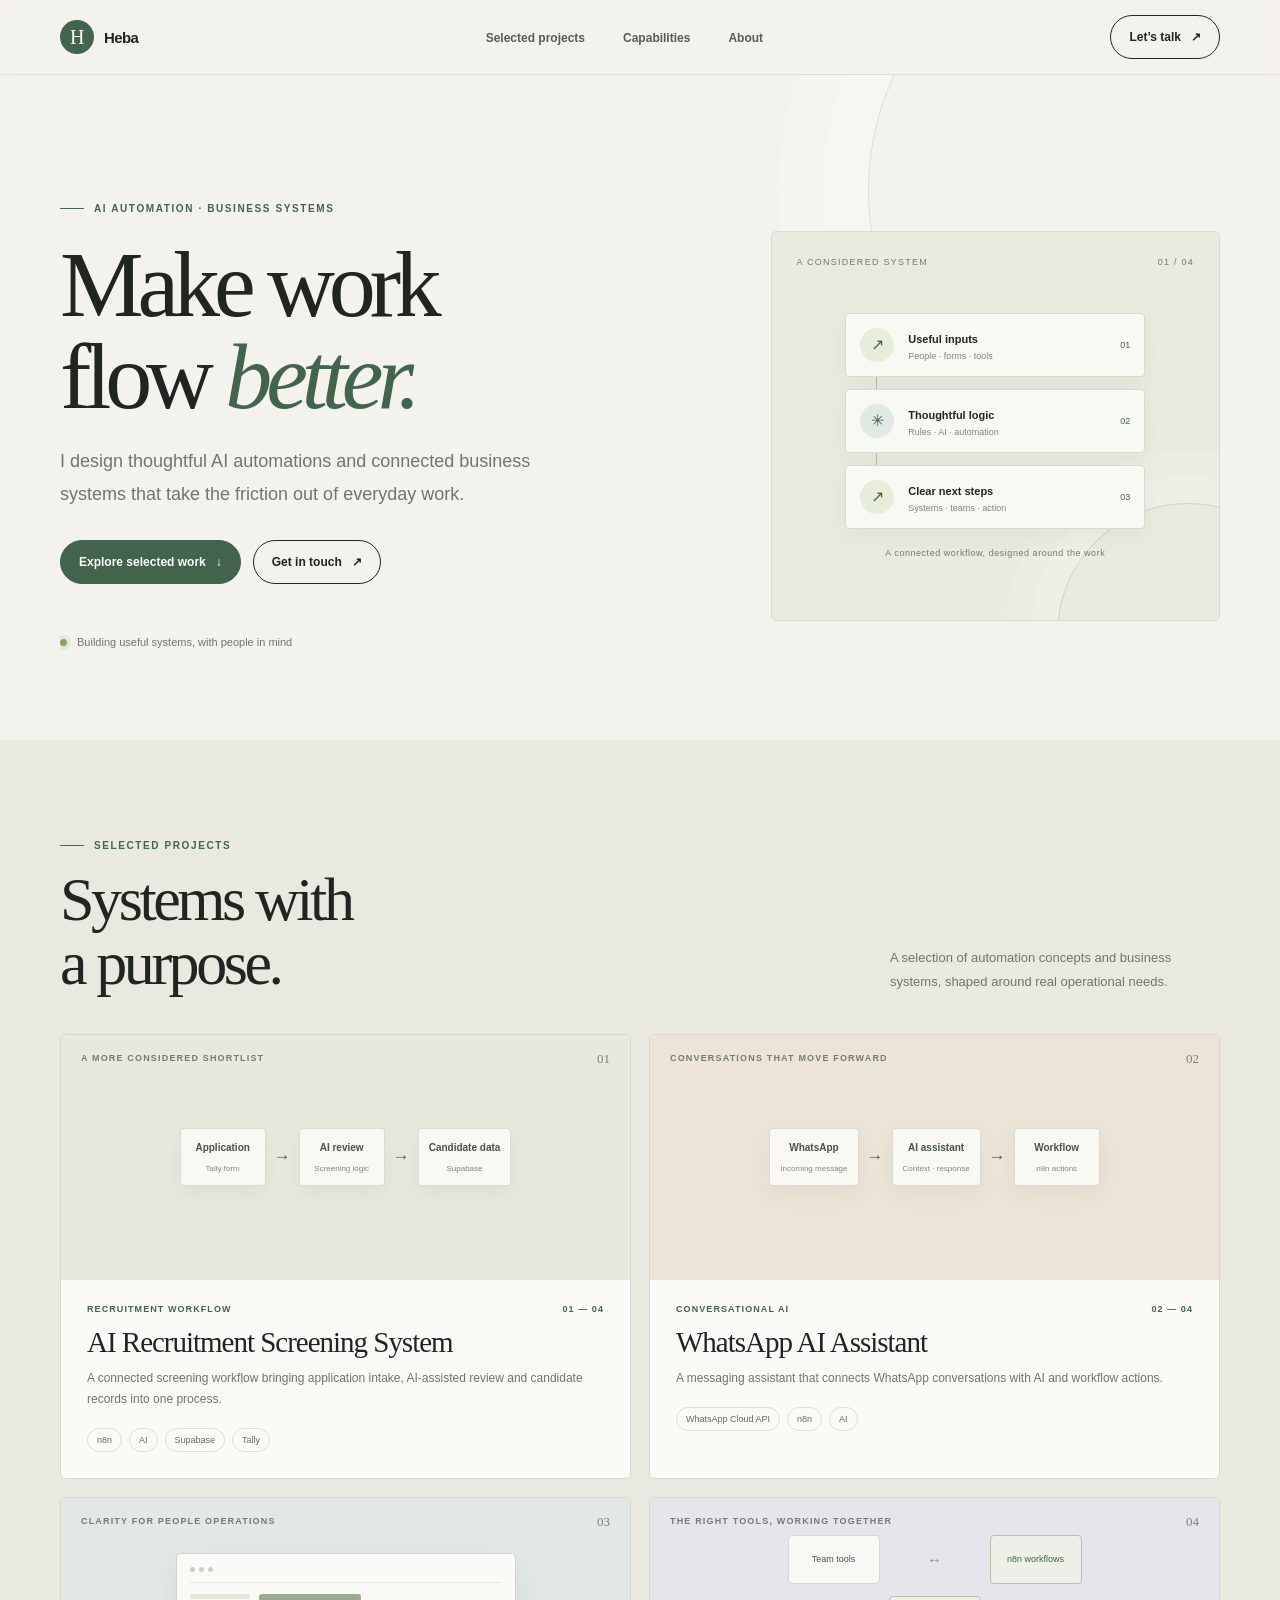
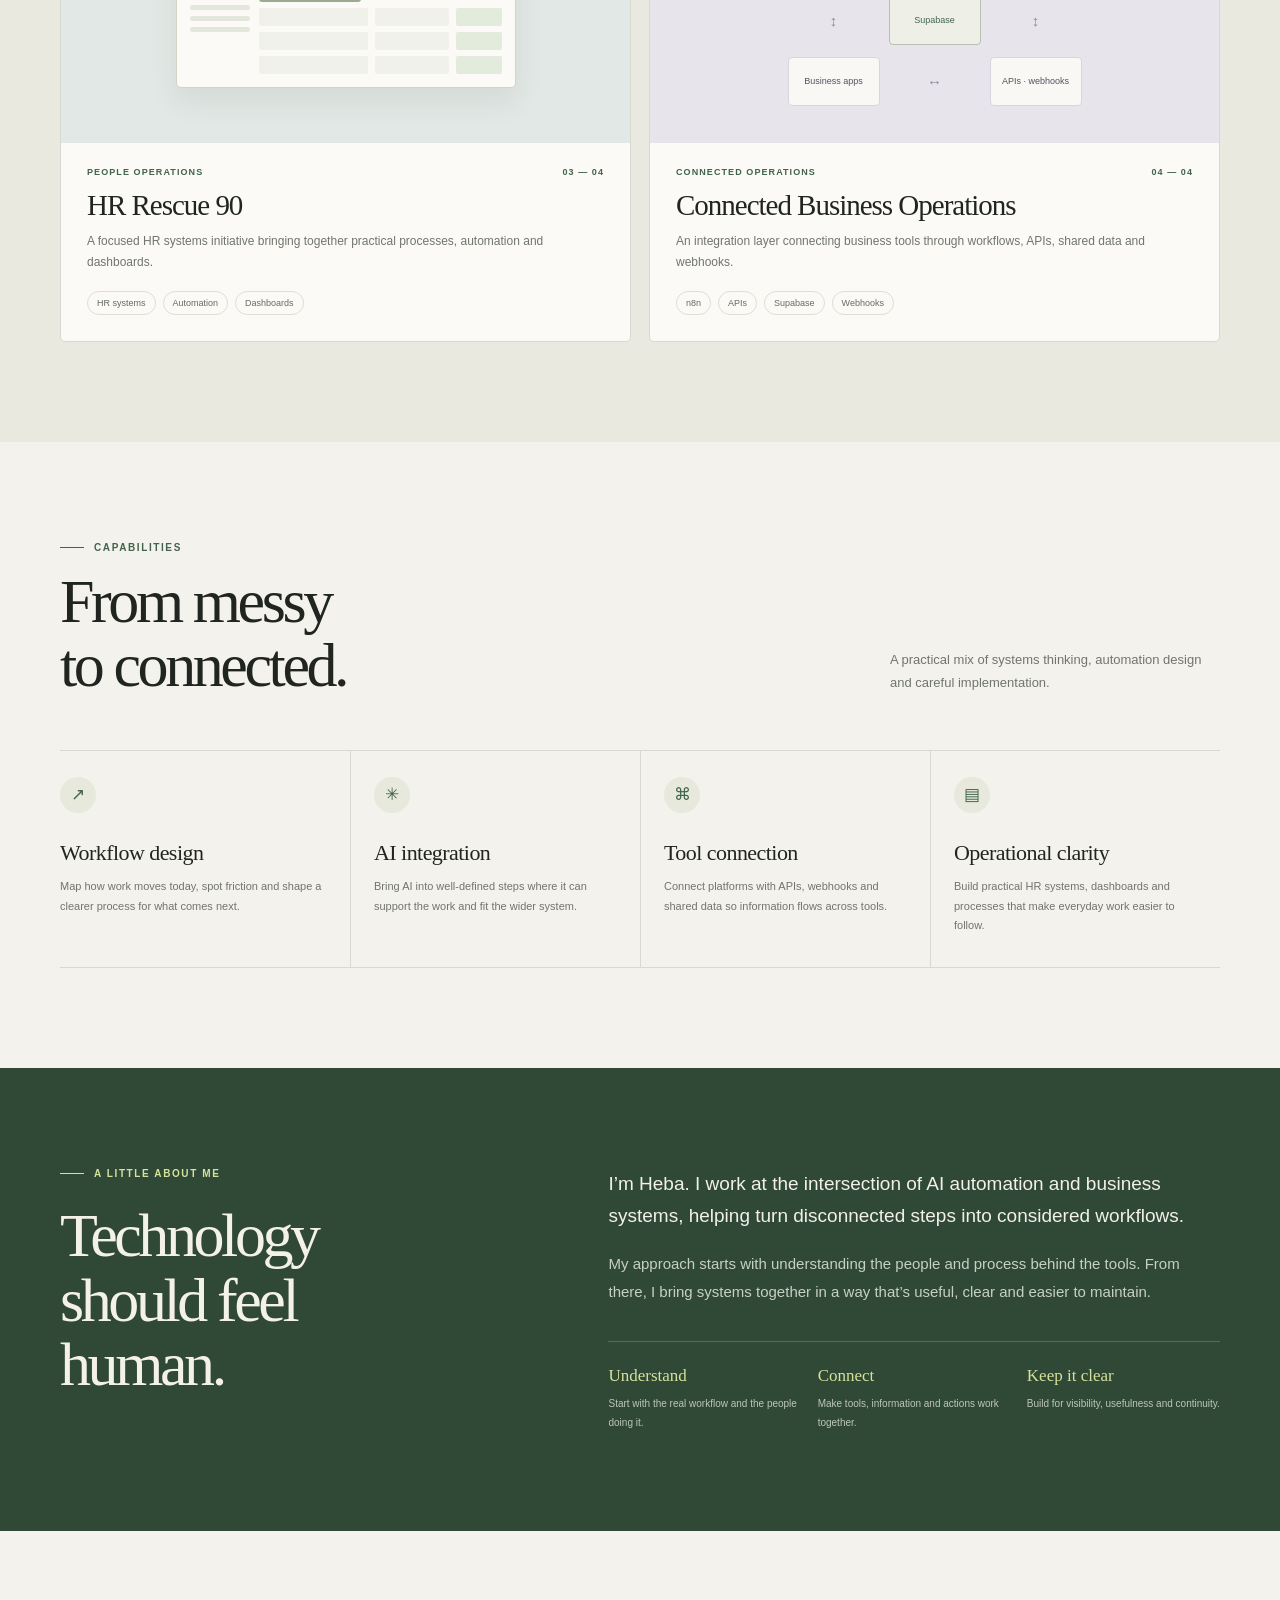
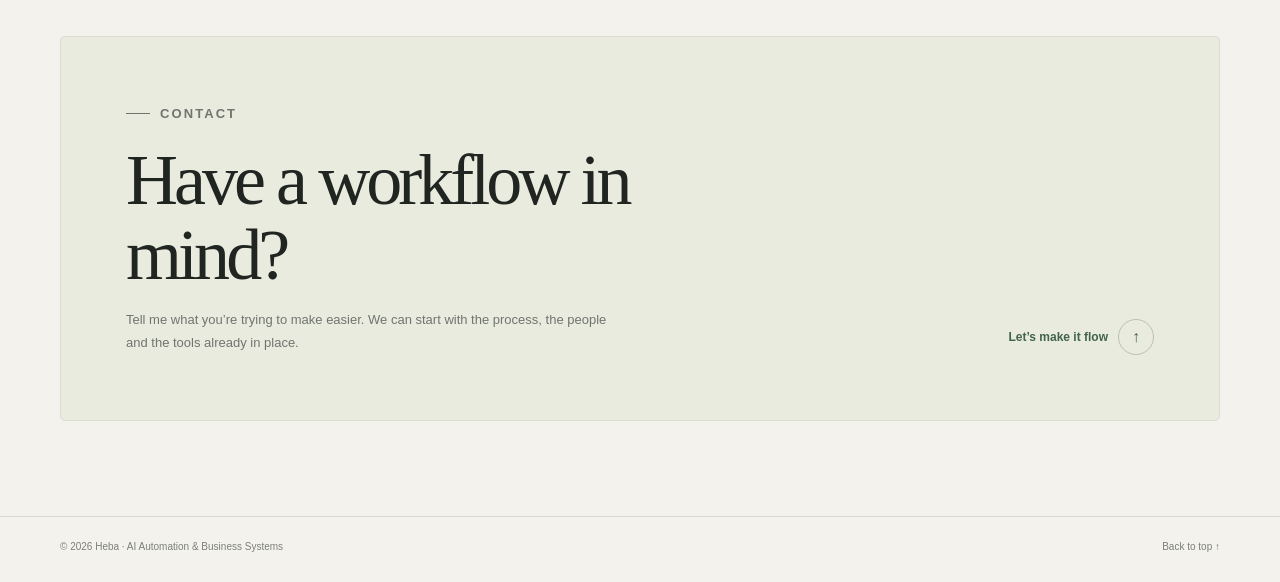
==== index.html @ 5c4ca865 "Create portfolio website" ====
<!doctype html>
<html lang="en">
<head>
<meta charset="utf-8">
<meta name="viewport" content="width=device-width, initial-scale=1">
<meta name="theme-color" content="#f4f2ec">
<meta name="description" content="Heba designs AI automation and connected business systems that make everyday work flow better.">
<meta property="og:title" content="Heba — AI Automation &amp; Business Systems">
<meta property="og:description" content="Thoughtful automation for the way your business actually works.">
<meta property="og:type" content="website">
<title>Heba — AI Automation &amp; Business Systems</title>
<style>
:root{--paper:#f4f2ec;--ink:#202521;--muted:#70756e;--line:#d9d9d0;--green:#42634c;--forest:#304937;--lime:#d5e29a;--card:#fbfaf6;--serif:Georgia,"Times New Roman",serif;--sans:"Avenir Next",Avenir,"Segoe UI",sans-serif;--max:1160px}
*{box-sizing:border-box}html{scroll-behavior:smooth;scroll-padding-top:84px}body{margin:0;background:var(--paper);color:var(--ink);font-family:var(--sans);-webkit-font-smoothing:antialiased}a{color:inherit}button{font:inherit}.wrap{width:min(var(--max),calc(100% - 56px));margin-inline:auto}
header{position:sticky;top:0;z-index:5;border-bottom:1px solid #d9d9d0c2;background:#f4f2ecee;backdrop-filter:blur(12px)}nav{min-height:74px;display:flex;align-items:center;justify-content:space-between;gap:25px}.brand{display:flex;align-items:center;gap:10px;text-decoration:none;font-size:15px;font-weight:700;letter-spacing:-.04em}.mark{display:grid;place-items:center;width:34px;height:34px;border-radius:50%;background:var(--green);color:white;font:20px var(--serif)}.nav-links{display:flex;gap:clamp(18px,3vw,38px);margin:0;padding:0;list-style:none}.nav-links a{color:#555d55;text-decoration:none;font-size:12px;font-weight:600}.nav-links a:hover{color:var(--green)}.nav-cta,.button{display:inline-flex;align-items:center;justify-content:center;gap:10px;min-height:44px;padding:0 18px;border:1px solid var(--ink);border-radius:99px;text-decoration:none;font-size:12px;font-weight:650;transition:.2s}.nav-cta:hover,.button:hover{background:var(--ink);color:white;transform:translateY(-1px)}.button-primary{border-color:var(--green);background:var(--green);color:white}.button-primary:hover{background:var(--forest)}.menu-toggle{display:none}
.hero{position:relative;overflow:hidden;padding:clamp(72px,10vw,130px) 0 92px}.hero:before{content:"";position:absolute;top:-160px;right:-200px;width:550px;height:550px;border:1px solid #dfe0d6;border-radius:50%;box-shadow:0 0 0 45px #ffffff25,0 0 0 90px #ffffff20;pointer-events:none}.hero-grid{position:relative;display:grid;grid-template-columns:1.15fr .85fr;gap:clamp(38px,8vw,108px);align-items:center}.eyebrow{display:flex;align-items:center;gap:10px;margin:0 0 24px;color:var(--green);font-size:10px;font-weight:750;letter-spacing:.16em;text-transform:uppercase}.eyebrow:before{content:"";width:24px;height:1px;background:currentColor}h1,h2,h3,p{margin-top:0}h1{max-width:680px;margin-bottom:23px;font:400 clamp(56px,7.5vw,94px)/.98 var(--serif);letter-spacing:-.065em}h1 em{color:var(--green);font-weight:400}.hero-copy{max-width:500px;margin-bottom:30px;color:var(--muted);font-size:clamp(15px,1.5vw,18px);line-height:1.8}.actions{display:flex;flex-wrap:wrap;gap:12px}.note{display:flex;align-items:center;gap:10px;margin-top:52px;color:var(--muted);font-size:11px}.dot{width:7px;height:7px;border-radius:50%;background:#87a26b;box-shadow:0 0 0 4px #e2e9d8}
.system-card{position:relative;min-height:390px;padding:25px;overflow:hidden;border:1px solid #d8dbce;border-radius:5px;background:#e9ebdf}.system-card:after{content:"";position:absolute;right:-100px;bottom:-145px;width:260px;height:260px;border:1px solid #ccd2c2;border-radius:50%;box-shadow:0 0 0 26px #ffffff20,0 0 0 52px #ffffff19}.card-top{display:flex;justify-content:space-between;color:#71786d;font-size:9px;letter-spacing:.14em;text-transform:uppercase}.flow{position:relative;z-index:1;display:flex;flex-direction:column;gap:12px;width:min(100%,300px);margin:46px auto 0}.flow-node{display:grid;grid-template-columns:36px 1fr auto;align-items:center;gap:12px;min-height:64px;padding:10px 14px;border:1px solid #d7dacd;border-radius:4px;background:#fbfaf6ed;box-shadow:0 8px 24px #2732270d}.flow-icon{display:grid;place-items:center;width:34px;height:34px;border-radius:50%;background:#e8edda;color:var(--green)}.flow-node:nth-child(2) .flow-icon{background:#f3e3d8;color:#a26048}.flow-node:nth-child(3) .flow-icon{background:#e1e9e4}.flow-node b{font-size:11px}.flow-node small{display:block;margin-top:4px;color:#81867d;font-size:9px}.flow-node .num{color:var(--green);font-size:9px}.flow-link{width:1px;height:12px;margin:-12px 0 -12px 31px;background:#aeb9a4}.caption{position:relative;z-index:1;margin:19px 0 0;color:#747a70;font-size:9px;text-align:center;letter-spacing:.06em}
.section{padding:100px 0}.projects{background:#e9e9e0}.section-head{display:flex;align-items:end;justify-content:space-between;gap:30px;margin-bottom:38px}.section-head .eyebrow{margin-bottom:16px}h2{margin-bottom:0;font:400 clamp(40px,5vw,62px)/1.04 var(--serif);letter-spacing:-.055em}.intro{max-width:330px;margin:0 0 3px;color:var(--muted);font-size:13px;line-height:1.8}.project-grid{display:grid;grid-template-columns:repeat(2,minmax(0,1fr));gap:18px}.project-card{overflow:hidden;border:1px solid #d7d9d0;border-radius:5px;background:var(--card)}.visual{position:relative;display:grid;place-items:center;min-height:245px;padding:24px;overflow:hidden;background:#e6e9dc}.project-card:nth-child(2) .visual{background:#ede4d8}.project-card:nth-child(3) .visual{background:#e2e8e5}.project-card:nth-child(4) .visual{background:#e7e5eb}.visual-label{position:absolute;top:18px;left:20px;color:#747b70;font-size:9px;font-weight:650;letter-spacing:.13em;text-transform:uppercase}.visual-no{position:absolute;top:16px;right:20px;color:#7a8076;font:13px var(--serif)}.mini-flow{width:min(100%,405px);display:flex;align-items:center;justify-content:center;gap:8px}.mini-box{display:grid;place-items:center;min-height:58px;min-width:86px;padding:9px 10px;border:1px solid #4957472e;border-radius:4px;background:#fbfaf6e8;box-shadow:0 8px 22px #3039300d;color:#495448;font-size:9px;text-align:center}.mini-box b{font-size:10px}.mini-box small{display:block;margin-top:4px;color:#81867d;font-size:8px}.symbol{color:var(--green);font-size:17px}.screen{width:min(100%,340px);padding:13px;border:1px solid #d1d5c8;border-radius:5px;background:#fbfaf6;box-shadow:0 14px 28px #313b3014}.screen-bar{display:flex;gap:4px;padding-bottom:10px;border-bottom:1px solid #e8e8df}.screen-bar i{width:5px;height:5px;border-radius:50%;background:#c8cfc0}.screen-body{display:grid;grid-template-columns:60px 1fr;gap:9px;padding-top:11px}.screen-side,.screen-main{display:flex;flex-direction:column;gap:6px}.screen-side i{height:5px;border-radius:4px;background:#e3e7dc}.screen-title{width:42%;height:8px;border-radius:3px;background:#9aab92}.screen-row{display:grid;grid-template-columns:1.2fr .8fr .5fr;gap:7px}.screen-row i{height:18px;border-radius:2px;background:#f0f1eb}.screen-row i:last-child{background:#e2ebdc}.ops-map{display:grid;grid-template-columns:repeat(3,auto);align-items:center;gap:12px 9px}.ops-node{display:grid;place-items:center;width:92px;height:49px;border:1px solid #d5d6df;border-radius:4px;background:#fbfaf6e8;color:#515362;font-size:9px;text-align:center}.ops-node.accent{border-color:#b5c0ad;background:#eef0e8;color:var(--green)}.ops-arrow{color:#898c99;font-size:15px;text-align:center}.project-info{padding:24px 26px 26px}.project-meta{display:flex;justify-content:space-between;gap:16px;margin-bottom:12px;color:var(--green);font-size:9px;font-weight:700;letter-spacing:.12em;text-transform:uppercase}.project-info h3{margin-bottom:9px;font:400 clamp(22px,2.5vw,29px) var(--serif);letter-spacing:-.035em}.project-info p{max-width:510px;margin-bottom:18px;color:var(--muted);font-size:12px;line-height:1.75}.tags{display:flex;flex-wrap:wrap;gap:7px}.tag{padding:6px 9px;border:1px solid #dedfd7;border-radius:99px;color:#656b64;font-size:9px}
.capability-grid{display:grid;grid-template-columns:repeat(4,1fr);margin-top:52px;border-block:1px solid var(--line)}.capability{padding:26px 23px 31px 0}.capability+.capability{padding-left:23px;border-left:1px solid var(--line)}.cap-icon{display:grid;place-items:center;width:36px;height:36px;margin-bottom:27px;border-radius:50%;background:#e6e9dc;color:var(--green);font:17px var(--serif)}.capability h3{margin-bottom:11px;font:400 22px var(--serif);letter-spacing:-.025em}.capability p{margin:0;color:var(--muted);font-size:11px;line-height:1.8}
.about{background:var(--forest);color:#f3f1e8}.about-grid{display:grid;grid-template-columns:.8fr 1.2fr;gap:clamp(50px,11vw,150px)}.about .eyebrow{color:var(--lime)}.about h2{max-width:400px}.about-copy p{max-width:590px;color:#c7d0c4;font-size:15px;line-height:1.9}.about-copy p:first-child{color:#f1f1e9;font-size:19px;line-height:1.65}.principles{display:grid;grid-template-columns:repeat(3,1fr);gap:16px;margin-top:34px;padding-top:24px;border-top:1px solid #ffffff2e}.principle b{display:block;margin-bottom:7px;color:var(--lime);font:17px var(--serif)}.principle span{color:#bdc7ba;font-size:10px;line-height:1.6}
.contact{padding:105px 0 95px}.contact-panel{display:grid;grid-template-columns:1fr auto;align-items:end;gap:30px;padding:clamp(30px,6vw,65px);border:1px solid #d8dbce;border-radius:5px;background:#e9ebdf}.contact-panel .eyebrow{margin-bottom:18px}.contact-panel h2{max-width:650px;margin-bottom:15px;font-size:clamp(42px,6vw,72px)}.contact-panel p{max-width:500px;margin:0;color:var(--muted);font-size:13px;line-height:1.8}.contact-link{display:inline-flex;align-items:center;gap:10px;color:var(--green);font-size:12px;font-weight:700;text-decoration:none;white-space:nowrap}.contact-link span{display:grid;place-items:center;width:36px;height:36px;border:1px solid #b9c2b1;border-radius:50%;font-size:16px}
footer{padding:24px 0 30px;border-top:1px solid var(--line)}.footer-inner{display:flex;align-items:center;justify-content:space-between;gap:20px}.footer-copy,.footer-back{color:#7b8079;font-size:10px}.footer-back{text-decoration:none}:focus-visible{outline:2px solid #bb744f;outline-offset:4px}
@media(max-width:820px){.hero-grid{grid-template-columns:1.05fr .95fr;gap:30px}.system-card{min-height:350px;padding:21px}.visual{min-height:220px}.mini-box{min-width:72px}.capability-grid{grid-template-columns:repeat(2,1fr)}.capability:nth-child(3){padding-left:0;border-left:0;border-top:1px solid var(--line)}.capability:nth-child(4){border-top:1px solid var(--line)}.about-grid{gap:45px}}
@media(max-width:620px){.mini-flow{gap:4px}.mini-box{min-width:0;flex:1;padding-inline:5px}.ops-map{width:100%;gap:8px 4px}.ops-node{width:100%;padding:4px;font-size:8px}.wrap{width:min(calc(100% - 36px),var(--max))}nav{min-height:66px}.nav-cta{display:none}.menu-toggle{display:grid;place-items:center;width:42px;height:42px;border:1px solid var(--line);border-radius:50%;background:none;color:var(--ink);cursor:pointer}.nav-links{position:absolute;inset:65px 0 auto;display:none;flex-direction:column;gap:0;padding:8px 18px 16px;border-bottom:1px solid var(--line);background:var(--paper)}.nav-links.is-open{display:flex}.nav-links a{display:block;padding:13px 0;font-size:14px}.hero{padding:66px 0 70px}.hero-grid{grid-template-columns:1fr;gap:38px}h1{font-size:clamp(55px,15vw,78px)}.note{margin-top:34px}.system-card{min-height:345px}.section{padding:75px 0}.section-head{display:block;margin-bottom:28px}.intro{margin-top:18px}.project-grid{grid-template-columns:1fr;gap:14px}.visual{min-height:225px}.project-info{padding:22px}.capability-grid{margin-top:35px}.capability{padding:22px 14px 24px 0}.capability+.capability{padding-left:14px}.capability:nth-child(3){padding-left:0}.capability h3{font-size:19px}.about-grid{grid-template-columns:1fr;gap:32px}.about-copy p:first-child{font-size:17px}.principles{gap:12px}.principle span{font-size:9px}.contact{padding:75px 0 70px}.contact-panel{grid-template-columns:1fr;gap:24px;padding:29px 23px}.contact-panel h2{font-size:clamp(42px,12vw,59px)}.footer-inner{align-items:flex-start;flex-direction:column;gap:9px}}
@media(prefers-reduced-motion:reduce){*,*::before,*::after{scroll-behavior:auto!important;transition-duration:.01ms!important;animation-duration:.01ms!important}}
</style>
</head>
<body>
<header><nav class="wrap" aria-label="Main navigation">
<a class="brand" href="#top" aria-label="Heba, back to top"><span class="mark" aria-hidden="true">H</span>Heba</a>
<button class="menu-toggle" type="button" aria-expanded="false" aria-controls="primary-links" aria-label="Open navigation">☰</button>
<ul class="nav-links" id="primary-links"><li><a href="#projects">Selected projects</a></li><li><a href="#capabilities">Capabilities</a></li><li><a href="#about">About</a></li></ul>
<a class="nav-cta" href="#contact">Let’s talk <span aria-hidden="true">↗</span></a>
</nav></header>
<main id="top">
<section class="hero wrap" aria-labelledby="hero-title"><div class="hero-grid"><div>
<p class="eyebrow">AI automation · Business systems</p><h1 id="hero-title">Make work<br>flow <em>better.</em></h1>
<p class="hero-copy">I design thoughtful AI automations and connected business systems that take the friction out of everyday work.</p>
<div class="actions"><a class="button button-primary" href="#projects">Explore selected work <span aria-hidden="true">↓</span></a><a class="button" href="#contact">Get in touch <span aria-hidden="true">↗</span></a></div>
<div class="note"><span class="dot" aria-hidden="true"></span>Building useful systems, with people in mind</div></div>
<div class="system-card" aria-label="Illustration of a connected business workflow"><div class="card-top"><span>A considered system</span><span>01 / 04</span></div>
<div class="flow" aria-hidden="true"><div class="flow-node"><span class="flow-icon">↗</span><span><b>Useful inputs</b><small>People · forms · tools</small></span><span class="num">01</span></div><div class="flow-link"></div><div class="flow-node"><span class="flow-icon">✳</span><span><b>Thoughtful logic</b><small>Rules · AI · automation</small></span><span class="num">02</span></div><div class="flow-link"></div><div class="flow-node"><span class="flow-icon">↗</span><span><b>Clear next steps</b><small>Systems · teams · action</small></span><span class="num">03</span></div></div><p class="caption">A connected workflow, designed around the work</p></div></div></section>

<section class="section projects" id="projects" aria-labelledby="projects-title"><div class="wrap">
<div class="section-head"><div><p class="eyebrow">Selected projects</p><h2 id="projects-title">Systems with<br>a purpose.</h2></div><p class="intro">A selection of automation concepts and business systems, shaped around real operational needs.</p></div>
<div class="project-grid">
<article class="project-card"><div class="visual"><span class="visual-label">A more considered shortlist</span><span class="visual-no">01</span><div class="mini-flow" aria-hidden="true"><div class="mini-box"><b>Application</b><small>Tally form</small></div><span class="symbol">→</span><div class="mini-box"><b>AI review</b><small>Screening logic</small></div><span class="symbol">→</span><div class="mini-box"><b>Candidate data</b><small>Supabase</small></div></div></div><div class="project-info"><div class="project-meta"><span>Recruitment workflow</span><span>01 — 04</span></div><h3>AI Recruitment Screening System</h3><p>A connected screening workflow bringing application intake, AI-assisted review and candidate records into one process.</p><div class="tags"><span class="tag">n8n</span><span class="tag">AI</span><span class="tag">Supabase</span><span class="tag">Tally</span></div></div></article>
<article class="project-card"><div class="visual"><span class="visual-label">Conversations that move forward</span><span class="visual-no">02</span><div class="mini-flow" aria-hidden="true"><div class="mini-box"><b>WhatsApp</b><small>Incoming message</small></div><span class="symbol">→</span><div class="mini-box"><b>AI assistant</b><small>Context · response</small></div><span class="symbol">→</span><div class="mini-box"><b>Workflow</b><small>n8n actions</small></div></div></div><div class="project-info"><div class="project-meta"><span>Conversational AI</span><span>02 — 04</span></div><h3>WhatsApp AI Assistant</h3><p>A messaging assistant that connects WhatsApp conversations with AI and workflow actions.</p><div class="tags"><span class="tag">WhatsApp Cloud API</span><span class="tag">n8n</span><span class="tag">AI</span></div></div></article>
<article class="project-card"><div class="visual"><span class="visual-label">Clarity for people operations</span><span class="visual-no">03</span><div class="screen" aria-hidden="true"><div class="screen-bar"><i></i><i></i><i></i></div><div class="screen-body"><div class="screen-side"><i></i><i></i><i></i><i></i></div><div class="screen-main"><div class="screen-title"></div><div class="screen-row"><i></i><i></i><i></i></div><div class="screen-row"><i></i><i></i><i></i></div><div class="screen-row"><i></i><i></i><i></i></div></div></div></div></div><div class="project-info"><div class="project-meta"><span>People operations</span><span>03 — 04</span></div><h3>HR Rescue 90</h3><p>A focused HR systems initiative bringing together practical processes, automation and dashboards.</p><div class="tags"><span class="tag">HR systems</span><span class="tag">Automation</span><span class="tag">Dashboards</span></div></div></article>
<article class="project-card"><div class="visual"><span class="visual-label">The right tools, working together</span><span class="visual-no">04</span><div class="ops-map" aria-hidden="true"><div class="ops-node">Team tools</div><div class="ops-arrow">↔</div><div class="ops-node accent">n8n workflows</div><div class="ops-arrow">↕</div><div class="ops-node accent">Supabase</div><div class="ops-arrow">↕</div><div class="ops-node">Business apps</div><div class="ops-arrow">↔</div><div class="ops-node">APIs · webhooks</div></div></div><div class="project-info"><div class="project-meta"><span>Connected operations</span><span>04 — 04</span></div><h3>Connected Business Operations</h3><p>An integration layer connecting business tools through workflows, APIs, shared data and webhooks.</p><div class="tags"><span class="tag">n8n</span><span class="tag">APIs</span><span class="tag">Supabase</span><span class="tag">Webhooks</span></div></div></article>
</div></div></section>

<section class="section wrap" id="capabilities" aria-labelledby="capabilities-title"><div class="section-head"><div><p class="eyebrow">Capabilities</p><h2 id="capabilities-title">From messy<br>to connected.</h2></div><p class="intro">A practical mix of systems thinking, automation design and careful implementation.</p></div>
<div class="capability-grid"><article class="capability"><span class="cap-icon" aria-hidden="true">↗</span><h3>Workflow design</h3><p>Map how work moves today, spot friction and shape a clearer process for what comes next.</p></article><article class="capability"><span class="cap-icon" aria-hidden="true">✳</span><h3>AI integration</h3><p>Bring AI into well-defined steps where it can support the work and fit the wider system.</p></article><article class="capability"><span class="cap-icon" aria-hidden="true">⌘</span><h3>Tool connection</h3><p>Connect platforms with APIs, webhooks and shared data so information flows across tools.</p></article><article class="capability"><span class="cap-icon" aria-hidden="true">▤</span><h3>Operational clarity</h3><p>Build practical HR systems, dashboards and processes that make everyday work easier to follow.</p></article></div></section>

<section class="section about" id="about" aria-labelledby="about-title"><div class="wrap about-grid"><div><p class="eyebrow">A little about me</p><h2 id="about-title">Technology should feel human.</h2></div><div class="about-copy"><p>I’m Heba. I work at the intersection of AI automation and business systems, helping turn disconnected steps into considered workflows.</p><p>My approach starts with understanding the people and process behind the tools. From there, I bring systems together in a way that’s useful, clear and easier to maintain.</p><div class="principles"><div class="principle"><b>Understand</b><span>Start with the real workflow and the people doing it.</span></div><div class="principle"><b>Connect</b><span>Make tools, information and actions work together.</span></div><div class="principle"><b>Keep it clear</b><span>Build for visibility, usefulness and continuity.</span></div></div></div></div></section>

<section class="contact wrap" id="contact" aria-labelledby="contact-title"><div class="contact-panel"><div><p class="eyebrow">Contact</p><h2 id="contact-title">Have a workflow in mind?</h2><p>Tell me what you’re trying to make easier. We can start with the process, the people and the tools already in place.</p></div><a class="contact-link" href="#top" aria-label="Return to the top of the page">Let’s make it flow <span aria-hidden="true">↑</span></a></div></section>
</main>
<footer><div class="wrap footer-inner"><span class="footer-copy">© <span id="year">2026</span> Heba · AI Automation &amp; Business Systems</span><a class="footer-back" href="#top">Back to top ↑</a></div></footer>
<script>
(()=>{const toggle=document.querySelector('.menu-toggle');const links=document.querySelector('.nav-links');const close=()=>{toggle.setAttribute('aria-expanded','false');toggle.setAttribute('aria-label','Open navigation');links.classList.remove('is-open')};toggle.addEventListener('click',()=>{const open=toggle.getAttribute('aria-expanded')!=='true';toggle.setAttribute('aria-expanded',String(open));toggle.setAttribute('aria-label',open?'Close navigation':'Open navigation');links.classList.toggle('is-open',open)});links.addEventListener('click',e=>{if(e.target.closest('a'))close()});document.querySelector('#year').textContent=new Date().getFullYear()})();
</script>
</body></html>
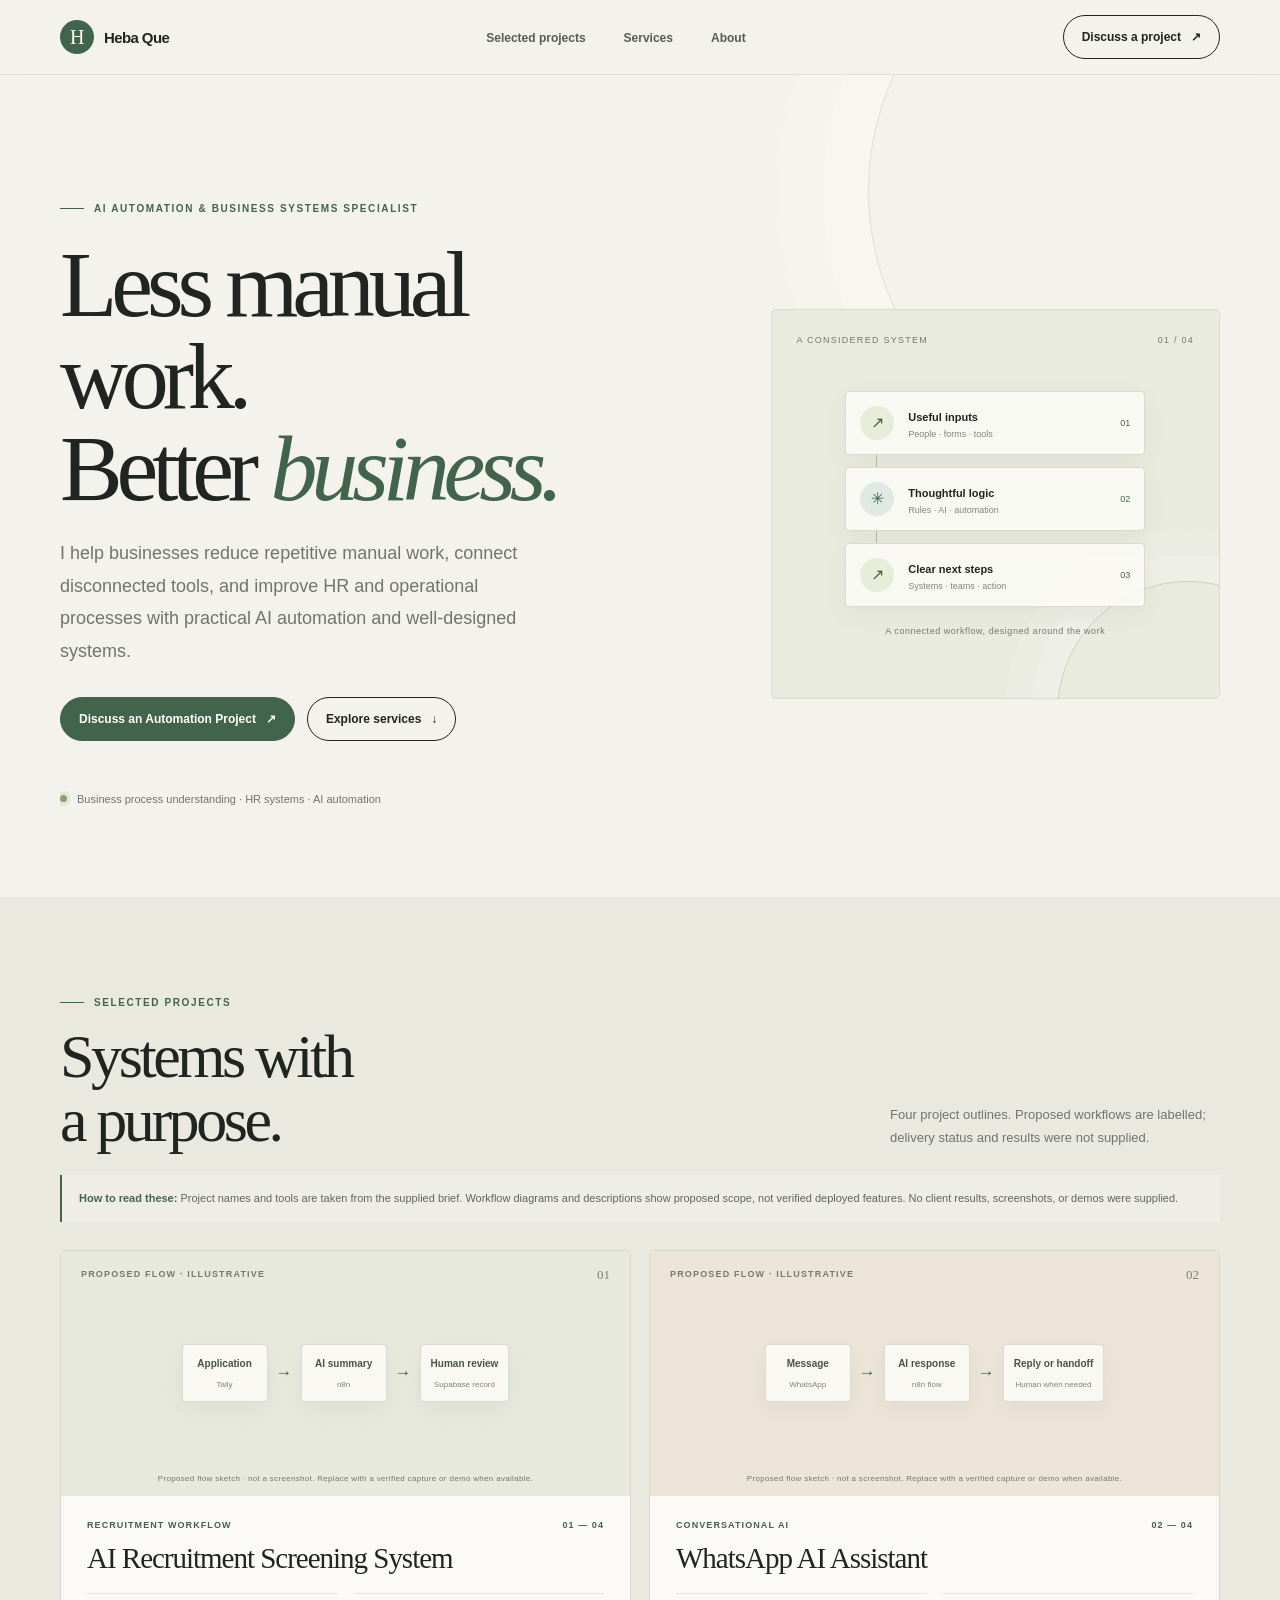
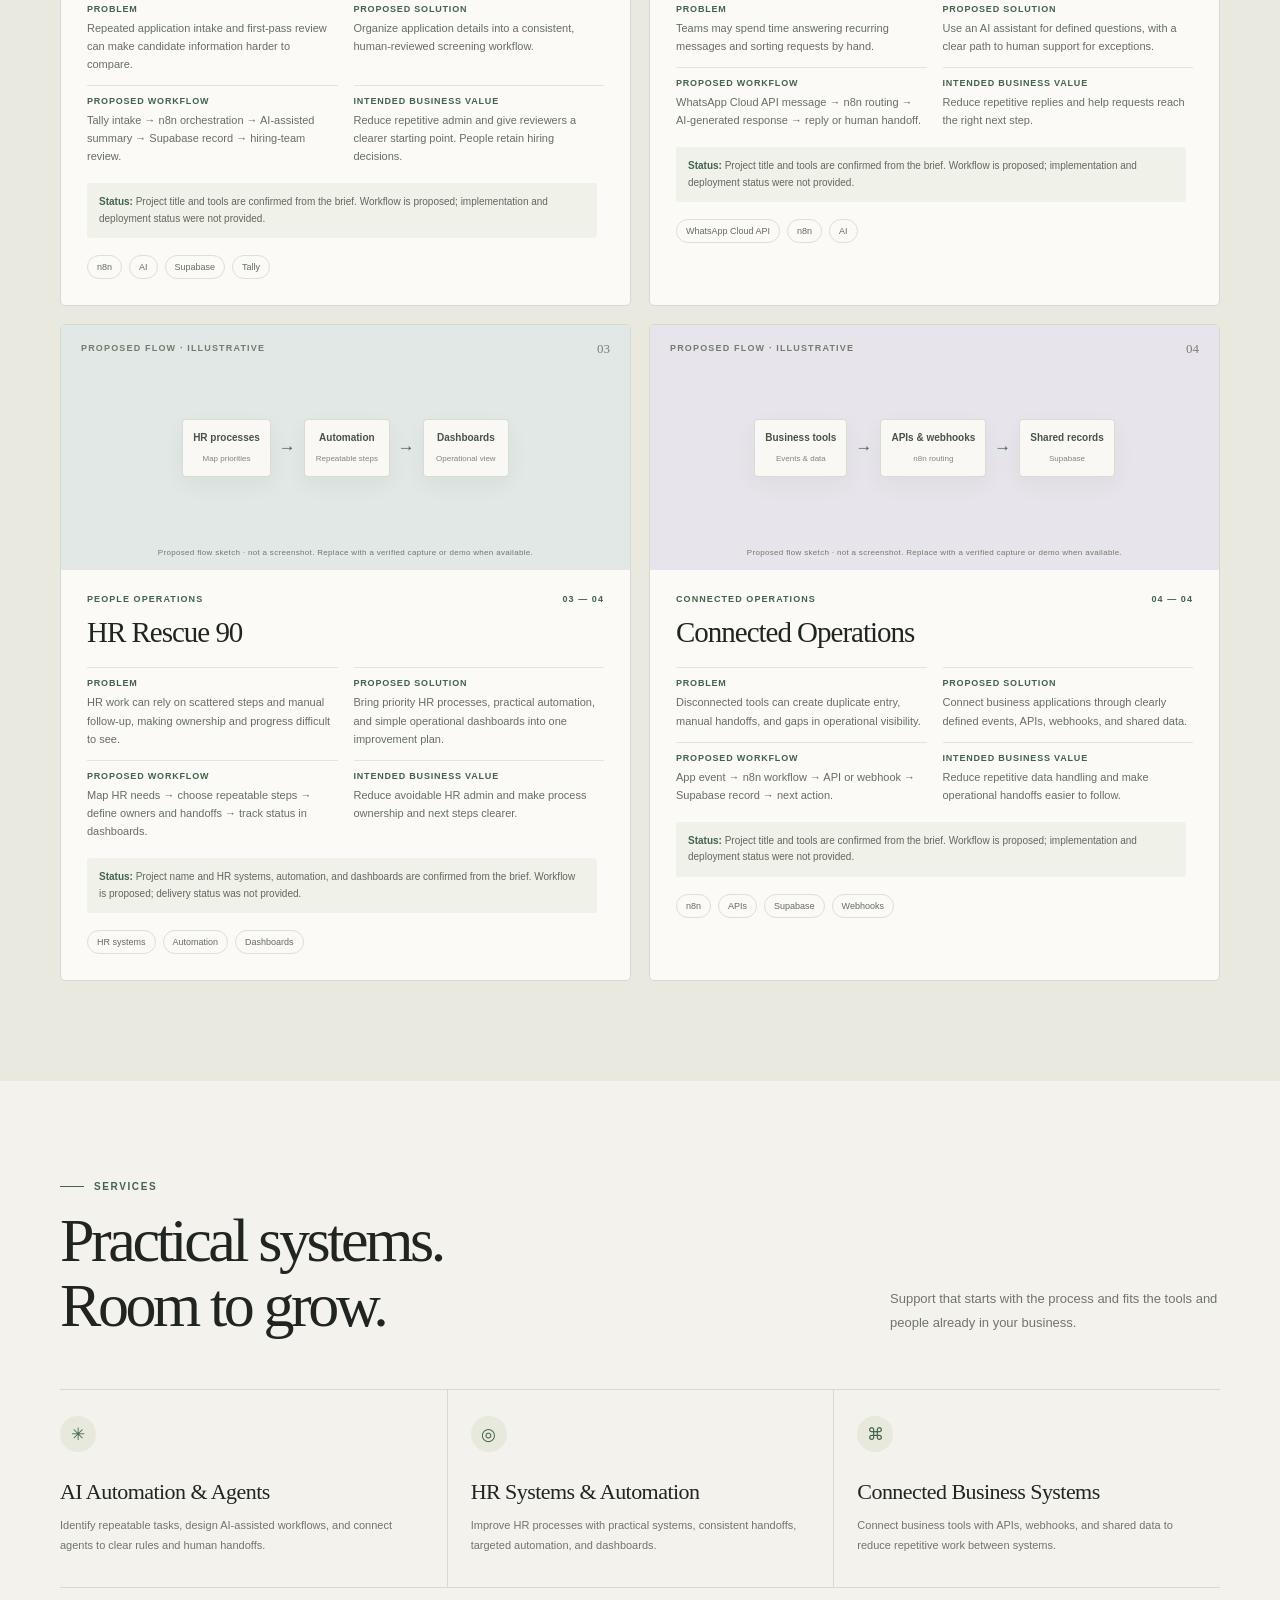
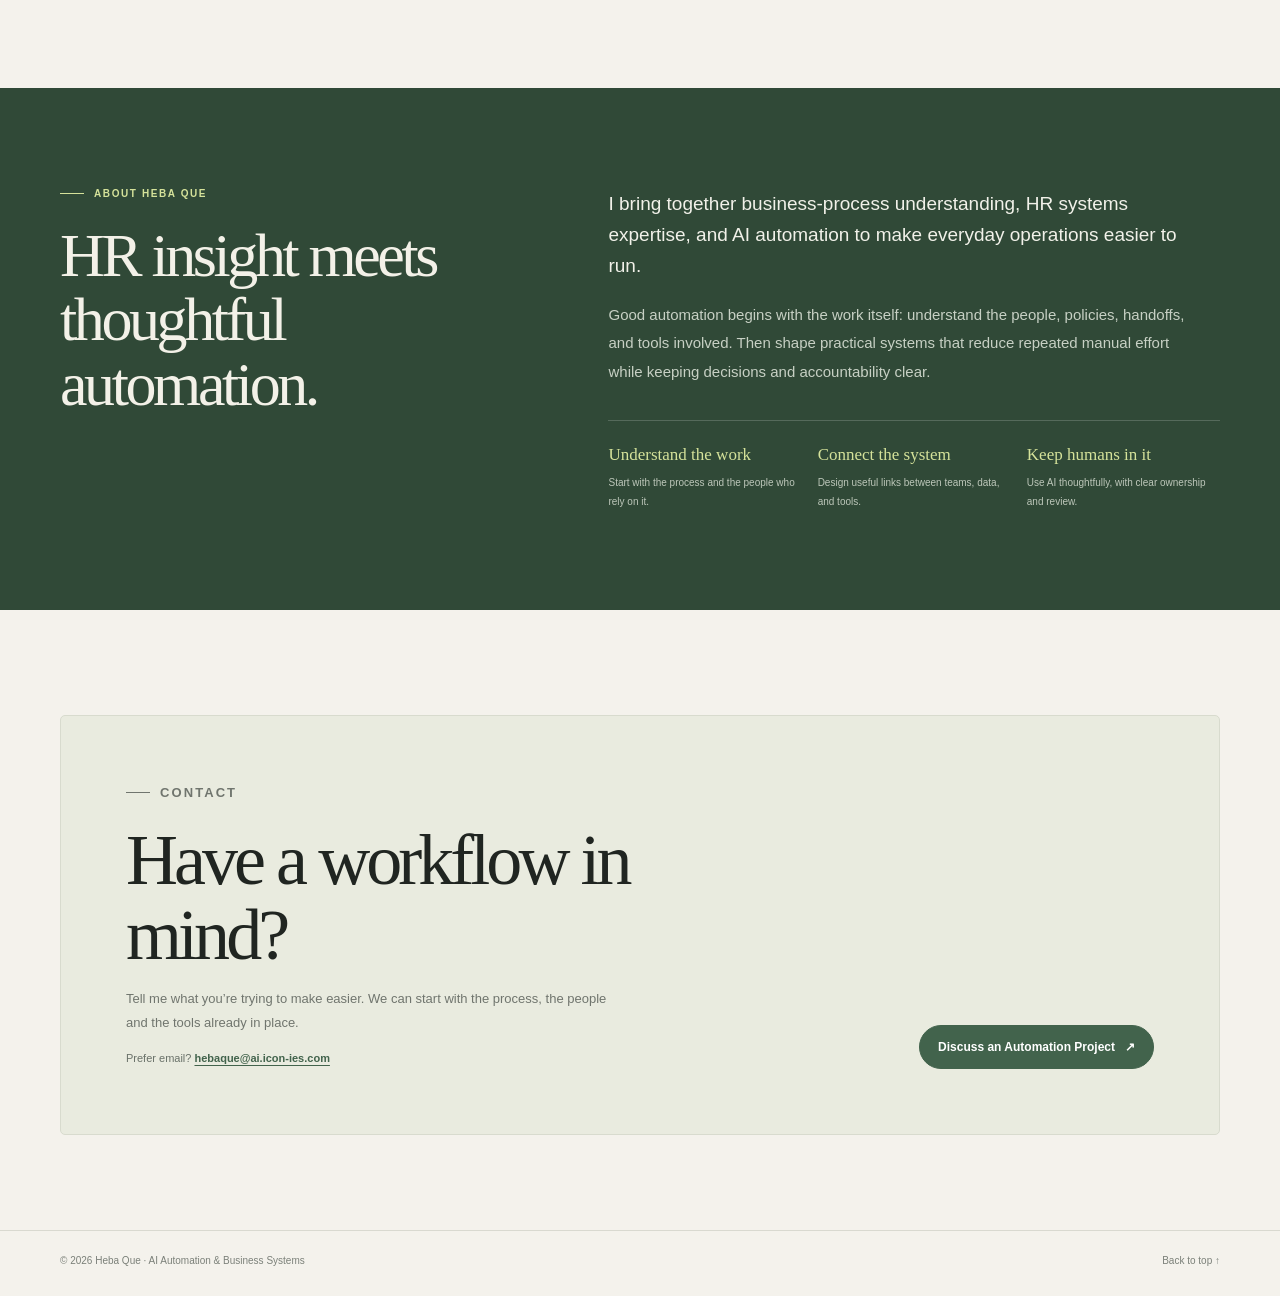
==== commit 109812a8: "Improve portfolio positioning and project details" ====
--- a/index.html
+++ b/index.html
@@ -4,60 +4,138 @@
 <meta charset="utf-8">
 <meta name="viewport" content="width=device-width, initial-scale=1">
 <meta name="theme-color" content="#f4f2ec">
-<meta name="description" content="Heba designs AI automation and connected business systems that make everyday work flow better.">
-<meta property="og:title" content="Heba — AI Automation &amp; Business Systems">
-<meta property="og:description" content="Thoughtful automation for the way your business actually works.">
+<meta name="description" content="Heba Que helps businesses reduce repetitive manual work, connect tools, and improve HR and operational processes with AI automation.">
+<meta property="og:title" content="Heba Que — AI Automation &amp; Business Systems Specialist">
+<meta property="og:description" content="Reduce manual work, connect tools, and improve HR and operations with thoughtful AI automation.">
 <meta property="og:type" content="website">
-<title>Heba — AI Automation &amp; Business Systems</title>
+<title>Heba Que — AI Automation &amp; Business Systems Specialist</title>
 <style>
+ .skip-link{position:fixed;top:8px;left:8px;z-index:20;padding:12px 16px;transform:translateY(-150%);border-radius:4px;background:var(--ink);color:#fff;font-size:13px;text-decoration:none}.skip-link:focus{transform:translateY(0)}
+.project-truth{margin:-16px 0 28px;padding:14px 17px;border-left:2px solid var(--green);background:#f4f2ec8c;color:#5e655d;font-size:11px;line-height:1.7}.project-truth strong{color:var(--green)}
+.project-details{display:grid;grid-template-columns:repeat(2,minmax(0,1fr));gap:12px 16px;margin:18px 0}.project-details div{padding-top:10px;border-top:1px solid #e4e4db}.project-details dt{margin-bottom:5px;color:var(--green);font-size:9px;font-weight:750;letter-spacing:.09em;text-transform:uppercase}.project-details dd{margin:0;color:#676e66;font-size:11px;line-height:1.65}
+.evidence-note{margin:15px 0 17px!important;padding:11px 12px;border-radius:3px;background:#f0f1e9;color:#61685f!important;font-size:10px!important;line-height:1.65!important}.evidence-note strong{color:var(--green)}
+.visual-caption{position:absolute;bottom:13px;left:12px;right:12px;color:#71786d;font-size:8px;text-align:center;letter-spacing:.04em}
+
 :root{--paper:#f4f2ec;--ink:#202521;--muted:#70756e;--line:#d9d9d0;--green:#42634c;--forest:#304937;--lime:#d5e29a;--card:#fbfaf6;--serif:Georgia,"Times New Roman",serif;--sans:"Avenir Next",Avenir,"Segoe UI",sans-serif;--max:1160px}
 *{box-sizing:border-box}html{scroll-behavior:smooth;scroll-padding-top:84px}body{margin:0;background:var(--paper);color:var(--ink);font-family:var(--sans);-webkit-font-smoothing:antialiased}a{color:inherit}button{font:inherit}.wrap{width:min(var(--max),calc(100% - 56px));margin-inline:auto}
 header{position:sticky;top:0;z-index:5;border-bottom:1px solid #d9d9d0c2;background:#f4f2ecee;backdrop-filter:blur(12px)}nav{min-height:74px;display:flex;align-items:center;justify-content:space-between;gap:25px}.brand{display:flex;align-items:center;gap:10px;text-decoration:none;font-size:15px;font-weight:700;letter-spacing:-.04em}.mark{display:grid;place-items:center;width:34px;height:34px;border-radius:50%;background:var(--green);color:white;font:20px var(--serif)}.nav-links{display:flex;gap:clamp(18px,3vw,38px);margin:0;padding:0;list-style:none}.nav-links a{color:#555d55;text-decoration:none;font-size:12px;font-weight:600}.nav-links a:hover{color:var(--green)}.nav-cta,.button{display:inline-flex;align-items:center;justify-content:center;gap:10px;min-height:44px;padding:0 18px;border:1px solid var(--ink);border-radius:99px;text-decoration:none;font-size:12px;font-weight:650;transition:.2s}.nav-cta:hover,.button:hover{background:var(--ink);color:white;transform:translateY(-1px)}.button-primary{border-color:var(--green);background:var(--green);color:white}.button-primary:hover{background:var(--forest)}.menu-toggle{display:none}
 .hero{position:relative;overflow:hidden;padding:clamp(72px,10vw,130px) 0 92px}.hero:before{content:"";position:absolute;top:-160px;right:-200px;width:550px;height:550px;border:1px solid #dfe0d6;border-radius:50%;box-shadow:0 0 0 45px #ffffff25,0 0 0 90px #ffffff20;pointer-events:none}.hero-grid{position:relative;display:grid;grid-template-columns:1.15fr .85fr;gap:clamp(38px,8vw,108px);align-items:center}.eyebrow{display:flex;align-items:center;gap:10px;margin:0 0 24px;color:var(--green);font-size:10px;font-weight:750;letter-spacing:.16em;text-transform:uppercase}.eyebrow:before{content:"";width:24px;height:1px;background:currentColor}h1,h2,h3,p{margin-top:0}h1{max-width:680px;margin-bottom:23px;font:400 clamp(56px,7.5vw,94px)/.98 var(--serif);letter-spacing:-.065em}h1 em{color:var(--green);font-weight:400}.hero-copy{max-width:500px;margin-bottom:30px;color:var(--muted);font-size:clamp(15px,1.5vw,18px);line-height:1.8}.actions{display:flex;flex-wrap:wrap;gap:12px}.note{display:flex;align-items:center;gap:10px;margin-top:52px;color:var(--muted);font-size:11px}.dot{width:7px;height:7px;border-radius:50%;background:#87a26b;box-shadow:0 0 0 4px #e2e9d8}
 .system-card{position:relative;min-height:390px;padding:25px;overflow:hidden;border:1px solid #d8dbce;border-radius:5px;background:#e9ebdf}.system-card:after{content:"";position:absolute;right:-100px;bottom:-145px;width:260px;height:260px;border:1px solid #ccd2c2;border-radius:50%;box-shadow:0 0 0 26px #ffffff20,0 0 0 52px #ffffff19}.card-top{display:flex;justify-content:space-between;color:#71786d;font-size:9px;letter-spacing:.14em;text-transform:uppercase}.flow{position:relative;z-index:1;display:flex;flex-direction:column;gap:12px;width:min(100%,300px);margin:46px auto 0}.flow-node{display:grid;grid-template-columns:36px 1fr auto;align-items:center;gap:12px;min-height:64px;padding:10px 14px;border:1px solid #d7dacd;border-radius:4px;background:#fbfaf6ed;box-shadow:0 8px 24px #2732270d}.flow-icon{display:grid;place-items:center;width:34px;height:34px;border-radius:50%;background:#e8edda;color:var(--green)}.flow-node:nth-child(2) .flow-icon{background:#f3e3d8;color:#a26048}.flow-node:nth-child(3) .flow-icon{background:#e1e9e4}.flow-node b{font-size:11px}.flow-node small{display:block;margin-top:4px;color:#81867d;font-size:9px}.flow-node .num{color:var(--green);font-size:9px}.flow-link{width:1px;height:12px;margin:-12px 0 -12px 31px;background:#aeb9a4}.caption{position:relative;z-index:1;margin:19px 0 0;color:#747a70;font-size:9px;text-align:center;letter-spacing:.06em}
 .section{padding:100px 0}.projects{background:#e9e9e0}.section-head{display:flex;align-items:end;justify-content:space-between;gap:30px;margin-bottom:38px}.section-head .eyebrow{margin-bottom:16px}h2{margin-bottom:0;font:400 clamp(40px,5vw,62px)/1.04 var(--serif);letter-spacing:-.055em}.intro{max-width:330px;margin:0 0 3px;color:var(--muted);font-size:13px;line-height:1.8}.project-grid{display:grid;grid-template-columns:repeat(2,minmax(0,1fr));gap:18px}.project-card{overflow:hidden;border:1px solid #d7d9d0;border-radius:5px;background:var(--card)}.visual{position:relative;display:grid;place-items:center;min-height:245px;padding:24px;overflow:hidden;background:#e6e9dc}.project-card:nth-child(2) .visual{background:#ede4d8}.project-card:nth-child(3) .visual{background:#e2e8e5}.project-card:nth-child(4) .visual{background:#e7e5eb}.visual-label{position:absolute;top:18px;left:20px;color:#747b70;font-size:9px;font-weight:650;letter-spacing:.13em;text-transform:uppercase}.visual-no{position:absolute;top:16px;right:20px;color:#7a8076;font:13px var(--serif)}.mini-flow{width:min(100%,405px);display:flex;align-items:center;justify-content:center;gap:8px}.mini-box{display:grid;place-items:center;min-height:58px;min-width:86px;padding:9px 10px;border:1px solid #4957472e;border-radius:4px;background:#fbfaf6e8;box-shadow:0 8px 22px #3039300d;color:#495448;font-size:9px;text-align:center}.mini-box b{font-size:10px}.mini-box small{display:block;margin-top:4px;color:#81867d;font-size:8px}.symbol{color:var(--green);font-size:17px}.screen{width:min(100%,340px);padding:13px;border:1px solid #d1d5c8;border-radius:5px;background:#fbfaf6;box-shadow:0 14px 28px #313b3014}.screen-bar{display:flex;gap:4px;padding-bottom:10px;border-bottom:1px solid #e8e8df}.screen-bar i{width:5px;height:5px;border-radius:50%;background:#c8cfc0}.screen-body{display:grid;grid-template-columns:60px 1fr;gap:9px;padding-top:11px}.screen-side,.screen-main{display:flex;flex-direction:column;gap:6px}.screen-side i{height:5px;border-radius:4px;background:#e3e7dc}.screen-title{width:42%;height:8px;border-radius:3px;background:#9aab92}.screen-row{display:grid;grid-template-columns:1.2fr .8fr .5fr;gap:7px}.screen-row i{height:18px;border-radius:2px;background:#f0f1eb}.screen-row i:last-child{background:#e2ebdc}.ops-map{display:grid;grid-template-columns:repeat(3,auto);align-items:center;gap:12px 9px}.ops-node{display:grid;place-items:center;width:92px;height:49px;border:1px solid #d5d6df;border-radius:4px;background:#fbfaf6e8;color:#515362;font-size:9px;text-align:center}.ops-node.accent{border-color:#b5c0ad;background:#eef0e8;color:var(--green)}.ops-arrow{color:#898c99;font-size:15px;text-align:center}.project-info{padding:24px 26px 26px}.project-meta{display:flex;justify-content:space-between;gap:16px;margin-bottom:12px;color:var(--green);font-size:9px;font-weight:700;letter-spacing:.12em;text-transform:uppercase}.project-info h3{margin-bottom:9px;font:400 clamp(22px,2.5vw,29px) var(--serif);letter-spacing:-.035em}.project-info p{max-width:510px;margin-bottom:18px;color:var(--muted);font-size:12px;line-height:1.75}.tags{display:flex;flex-wrap:wrap;gap:7px}.tag{padding:6px 9px;border:1px solid #dedfd7;border-radius:99px;color:#656b64;font-size:9px}
-.capability-grid{display:grid;grid-template-columns:repeat(4,1fr);margin-top:52px;border-block:1px solid var(--line)}.capability{padding:26px 23px 31px 0}.capability+.capability{padding-left:23px;border-left:1px solid var(--line)}.cap-icon{display:grid;place-items:center;width:36px;height:36px;margin-bottom:27px;border-radius:50%;background:#e6e9dc;color:var(--green);font:17px var(--serif)}.capability h3{margin-bottom:11px;font:400 22px var(--serif);letter-spacing:-.025em}.capability p{margin:0;color:var(--muted);font-size:11px;line-height:1.8}
+.capability-grid{display:grid;grid-template-columns:repeat(3,1fr);margin-top:52px;border-block:1px solid var(--line)}.capability{padding:26px 23px 31px 0}.capability+.capability{padding-left:23px;border-left:1px solid var(--line)}.cap-icon{display:grid;place-items:center;width:36px;height:36px;margin-bottom:27px;border-radius:50%;background:#e6e9dc;color:var(--green);font:17px var(--serif)}.capability h3{margin-bottom:11px;font:400 22px var(--serif);letter-spacing:-.025em}.capability p{margin:0;color:var(--muted);font-size:11px;line-height:1.8}
 .about{background:var(--forest);color:#f3f1e8}.about-grid{display:grid;grid-template-columns:.8fr 1.2fr;gap:clamp(50px,11vw,150px)}.about .eyebrow{color:var(--lime)}.about h2{max-width:400px}.about-copy p{max-width:590px;color:#c7d0c4;font-size:15px;line-height:1.9}.about-copy p:first-child{color:#f1f1e9;font-size:19px;line-height:1.65}.principles{display:grid;grid-template-columns:repeat(3,1fr);gap:16px;margin-top:34px;padding-top:24px;border-top:1px solid #ffffff2e}.principle b{display:block;margin-bottom:7px;color:var(--lime);font:17px var(--serif)}.principle span{color:#bdc7ba;font-size:10px;line-height:1.6}
-.contact{padding:105px 0 95px}.contact-panel{display:grid;grid-template-columns:1fr auto;align-items:end;gap:30px;padding:clamp(30px,6vw,65px);border:1px solid #d8dbce;border-radius:5px;background:#e9ebdf}.contact-panel .eyebrow{margin-bottom:18px}.contact-panel h2{max-width:650px;margin-bottom:15px;font-size:clamp(42px,6vw,72px)}.contact-panel p{max-width:500px;margin:0;color:var(--muted);font-size:13px;line-height:1.8}.contact-link{display:inline-flex;align-items:center;gap:10px;color:var(--green);font-size:12px;font-weight:700;text-decoration:none;white-space:nowrap}.contact-link span{display:grid;place-items:center;width:36px;height:36px;border:1px solid #b9c2b1;border-radius:50%;font-size:16px}
+.contact{padding:105px 0 95px}.contact-panel{display:grid;grid-template-columns:1fr auto;align-items:end;gap:30px;padding:clamp(30px,6vw,65px);border:1px solid #d8dbce;border-radius:5px;background:#e9ebdf}.contact-panel .eyebrow{margin-bottom:18px}.contact-panel h2{max-width:650px;margin-bottom:15px;font-size:clamp(42px,6vw,72px)}.contact-panel p{max-width:500px;margin:0;color:var(--muted);font-size:13px;line-height:1.8}.contact-panel .contact-email{margin-top:15px;color:#697169;font-size:11px}.contact-email a{color:var(--green);font-weight:700;text-underline-offset:3px}.contact-cta{white-space:nowrap}.contact-link{display:inline-flex;align-items:center;gap:10px;color:var(--green);font-size:12px;font-weight:700;text-decoration:none;white-space:nowrap}.contact-link span{display:grid;place-items:center;width:36px;height:36px;border:1px solid #b9c2b1;border-radius:50%;font-size:16px}
 footer{padding:24px 0 30px;border-top:1px solid var(--line)}.footer-inner{display:flex;align-items:center;justify-content:space-between;gap:20px}.footer-copy,.footer-back{color:#7b8079;font-size:10px}.footer-back{text-decoration:none}:focus-visible{outline:2px solid #bb744f;outline-offset:4px}
-@media(max-width:820px){.hero-grid{grid-template-columns:1.05fr .95fr;gap:30px}.system-card{min-height:350px;padding:21px}.visual{min-height:220px}.mini-box{min-width:72px}.capability-grid{grid-template-columns:repeat(2,1fr)}.capability:nth-child(3){padding-left:0;border-left:0;border-top:1px solid var(--line)}.capability:nth-child(4){border-top:1px solid var(--line)}.about-grid{gap:45px}}
-@media(max-width:620px){.mini-flow{gap:4px}.mini-box{min-width:0;flex:1;padding-inline:5px}.ops-map{width:100%;gap:8px 4px}.ops-node{width:100%;padding:4px;font-size:8px}.wrap{width:min(calc(100% - 36px),var(--max))}nav{min-height:66px}.nav-cta{display:none}.menu-toggle{display:grid;place-items:center;width:42px;height:42px;border:1px solid var(--line);border-radius:50%;background:none;color:var(--ink);cursor:pointer}.nav-links{position:absolute;inset:65px 0 auto;display:none;flex-direction:column;gap:0;padding:8px 18px 16px;border-bottom:1px solid var(--line);background:var(--paper)}.nav-links.is-open{display:flex}.nav-links a{display:block;padding:13px 0;font-size:14px}.hero{padding:66px 0 70px}.hero-grid{grid-template-columns:1fr;gap:38px}h1{font-size:clamp(55px,15vw,78px)}.note{margin-top:34px}.system-card{min-height:345px}.section{padding:75px 0}.section-head{display:block;margin-bottom:28px}.intro{margin-top:18px}.project-grid{grid-template-columns:1fr;gap:14px}.visual{min-height:225px}.project-info{padding:22px}.capability-grid{margin-top:35px}.capability{padding:22px 14px 24px 0}.capability+.capability{padding-left:14px}.capability:nth-child(3){padding-left:0}.capability h3{font-size:19px}.about-grid{grid-template-columns:1fr;gap:32px}.about-copy p:first-child{font-size:17px}.principles{gap:12px}.principle span{font-size:9px}.contact{padding:75px 0 70px}.contact-panel{grid-template-columns:1fr;gap:24px;padding:29px 23px}.contact-panel h2{font-size:clamp(42px,12vw,59px)}.footer-inner{align-items:flex-start;flex-direction:column;gap:9px}}
+@media(max-width:820px){.project-details{grid-template-columns:1fr;gap:8px}.mini-box{min-width:0;padding-inline:6px}.mini-flow{gap:6px}.hero-grid{grid-template-columns:1.05fr .95fr;gap:30px}.system-card{min-height:350px;padding:21px}.visual{min-height:220px}.mini-box{min-width:72px}.capability-grid{grid-template-columns:repeat(2,1fr)}.capability:nth-child(3){padding-left:0;border-left:0;border-top:1px solid var(--line)}.capability:nth-child(4){border-top:1px solid var(--line)}.about-grid{gap:45px}}
+@media(max-width:620px){.project-details{grid-template-columns:1fr;gap:8px}.project-truth{margin-top:-8px}.mini-flow{gap:4px}.mini-box{min-width:0;flex:1;padding-inline:5px}.ops-map{width:100%;gap:8px 4px}.ops-node{width:100%;padding:4px;font-size:8px}.wrap{width:min(calc(100% - 36px),var(--max))}nav{min-height:66px}.nav-cta{display:none}.menu-toggle{display:grid;place-items:center;width:42px;height:42px;border:1px solid var(--line);border-radius:50%;background:none;color:var(--ink);cursor:pointer}.nav-links{position:absolute;inset:65px 0 auto;display:none;flex-direction:column;gap:0;padding:8px 18px 16px;border-bottom:1px solid var(--line);background:var(--paper)}.nav-links.is-open{display:flex}.nav-links a{display:block;padding:13px 0;font-size:14px}.hero{padding:66px 0 70px}.hero-grid{grid-template-columns:1fr;gap:38px}h1{font-size:clamp(55px,15vw,78px)}.note{margin-top:34px}.system-card{min-height:345px}.section{padding:75px 0}.section-head{display:block;margin-bottom:28px}.intro{margin-top:18px}.project-grid{grid-template-columns:1fr;gap:14px}.visual{min-height:225px}.project-info{padding:22px}.capability-grid{margin-top:35px}.capability{padding:22px 14px 24px 0}.capability+.capability{padding-left:14px}.capability:nth-child(3){padding-left:0}.capability h3{font-size:19px}.about-grid{grid-template-columns:1fr;gap:32px}.about-copy p:first-child{font-size:17px}.principles{gap:12px}.principle span{font-size:9px}.contact{padding:75px 0 70px}.contact-panel{grid-template-columns:1fr;gap:24px;padding:29px 23px}.contact-panel h2{font-size:clamp(42px,12vw,59px)}.footer-inner{align-items:flex-start;flex-direction:column;gap:9px}}
 @media(prefers-reduced-motion:reduce){*,*::before,*::after{scroll-behavior:auto!important;transition-duration:.01ms!important;animation-duration:.01ms!important}}
 </style>
 </head>
 <body>
+<a class="skip-link" href="#top">Skip to content</a>
 <header><nav class="wrap" aria-label="Main navigation">
-<a class="brand" href="#top" aria-label="Heba, back to top"><span class="mark" aria-hidden="true">H</span>Heba</a>
+<a class="brand" href="#top" aria-label="Heba Que, back to top"><span class="mark" aria-hidden="true">H</span>Heba Que</a>
 <button class="menu-toggle" type="button" aria-expanded="false" aria-controls="primary-links" aria-label="Open navigation">☰</button>
-<ul class="nav-links" id="primary-links"><li><a href="#projects">Selected projects</a></li><li><a href="#capabilities">Capabilities</a></li><li><a href="#about">About</a></li></ul>
-<a class="nav-cta" href="#contact">Let’s talk <span aria-hidden="true">↗</span></a>
+<ul class="nav-links" id="primary-links"><li><a href="#projects">Selected projects</a></li><li><a href="#capabilities">Services</a></li><li><a href="#about">About</a></li></ul>
+<a class="nav-cta" href="#contact">Discuss a project <span aria-hidden="true">↗</span></a>
 </nav></header>
-<main id="top">
+<main id="top" tabindex="-1">
 <section class="hero wrap" aria-labelledby="hero-title"><div class="hero-grid"><div>
-<p class="eyebrow">AI automation · Business systems</p><h1 id="hero-title">Make work<br>flow <em>better.</em></h1>
-<p class="hero-copy">I design thoughtful AI automations and connected business systems that take the friction out of everyday work.</p>
-<div class="actions"><a class="button button-primary" href="#projects">Explore selected work <span aria-hidden="true">↓</span></a><a class="button" href="#contact">Get in touch <span aria-hidden="true">↗</span></a></div>
-<div class="note"><span class="dot" aria-hidden="true"></span>Building useful systems, with people in mind</div></div>
+<p class="eyebrow">AI Automation &amp; Business Systems Specialist</p><h1 id="hero-title">Less manual work.<br>Better <em>business.</em></h1>
+<p class="hero-copy">I help businesses reduce repetitive manual work, connect disconnected tools, and improve HR and operational processes with practical AI automation and well-designed systems.</p>
+<div class="actions"><a class="button button-primary" href="#contact">Discuss an Automation Project <span aria-hidden="true">↗</span></a><a class="button" href="#capabilities">Explore services <span aria-hidden="true">↓</span></a></div>
+<div class="note"><span class="dot" aria-hidden="true"></span>Business process understanding · HR systems · AI automation</div></div>
 <div class="system-card" aria-label="Illustration of a connected business workflow"><div class="card-top"><span>A considered system</span><span>01 / 04</span></div>
 <div class="flow" aria-hidden="true"><div class="flow-node"><span class="flow-icon">↗</span><span><b>Useful inputs</b><small>People · forms · tools</small></span><span class="num">01</span></div><div class="flow-link"></div><div class="flow-node"><span class="flow-icon">✳</span><span><b>Thoughtful logic</b><small>Rules · AI · automation</small></span><span class="num">02</span></div><div class="flow-link"></div><div class="flow-node"><span class="flow-icon">↗</span><span><b>Clear next steps</b><small>Systems · teams · action</small></span><span class="num">03</span></div></div><p class="caption">A connected workflow, designed around the work</p></div></div></section>
 
 <section class="section projects" id="projects" aria-labelledby="projects-title"><div class="wrap">
-<div class="section-head"><div><p class="eyebrow">Selected projects</p><h2 id="projects-title">Systems with<br>a purpose.</h2></div><p class="intro">A selection of automation concepts and business systems, shaped around real operational needs.</p></div>
-<div class="project-grid">
-<article class="project-card"><div class="visual"><span class="visual-label">A more considered shortlist</span><span class="visual-no">01</span><div class="mini-flow" aria-hidden="true"><div class="mini-box"><b>Application</b><small>Tally form</small></div><span class="symbol">→</span><div class="mini-box"><b>AI review</b><small>Screening logic</small></div><span class="symbol">→</span><div class="mini-box"><b>Candidate data</b><small>Supabase</small></div></div></div><div class="project-info"><div class="project-meta"><span>Recruitment workflow</span><span>01 — 04</span></div><h3>AI Recruitment Screening System</h3><p>A connected screening workflow bringing application intake, AI-assisted review and candidate records into one process.</p><div class="tags"><span class="tag">n8n</span><span class="tag">AI</span><span class="tag">Supabase</span><span class="tag">Tally</span></div></div></article>
-<article class="project-card"><div class="visual"><span class="visual-label">Conversations that move forward</span><span class="visual-no">02</span><div class="mini-flow" aria-hidden="true"><div class="mini-box"><b>WhatsApp</b><small>Incoming message</small></div><span class="symbol">→</span><div class="mini-box"><b>AI assistant</b><small>Context · response</small></div><span class="symbol">→</span><div class="mini-box"><b>Workflow</b><small>n8n actions</small></div></div></div><div class="project-info"><div class="project-meta"><span>Conversational AI</span><span>02 — 04</span></div><h3>WhatsApp AI Assistant</h3><p>A messaging assistant that connects WhatsApp conversations with AI and workflow actions.</p><div class="tags"><span class="tag">WhatsApp Cloud API</span><span class="tag">n8n</span><span class="tag">AI</span></div></div></article>
-<article class="project-card"><div class="visual"><span class="visual-label">Clarity for people operations</span><span class="visual-no">03</span><div class="screen" aria-hidden="true"><div class="screen-bar"><i></i><i></i><i></i></div><div class="screen-body"><div class="screen-side"><i></i><i></i><i></i><i></i></div><div class="screen-main"><div class="screen-title"></div><div class="screen-row"><i></i><i></i><i></i></div><div class="screen-row"><i></i><i></i><i></i></div><div class="screen-row"><i></i><i></i><i></i></div></div></div></div></div><div class="project-info"><div class="project-meta"><span>People operations</span><span>03 — 04</span></div><h3>HR Rescue 90</h3><p>A focused HR systems initiative bringing together practical processes, automation and dashboards.</p><div class="tags"><span class="tag">HR systems</span><span class="tag">Automation</span><span class="tag">Dashboards</span></div></div></article>
-<article class="project-card"><div class="visual"><span class="visual-label">The right tools, working together</span><span class="visual-no">04</span><div class="ops-map" aria-hidden="true"><div class="ops-node">Team tools</div><div class="ops-arrow">↔</div><div class="ops-node accent">n8n workflows</div><div class="ops-arrow">↕</div><div class="ops-node accent">Supabase</div><div class="ops-arrow">↕</div><div class="ops-node">Business apps</div><div class="ops-arrow">↔</div><div class="ops-node">APIs · webhooks</div></div></div><div class="project-info"><div class="project-meta"><span>Connected operations</span><span>04 — 04</span></div><h3>Connected Business Operations</h3><p>An integration layer connecting business tools through workflows, APIs, shared data and webhooks.</p><div class="tags"><span class="tag">n8n</span><span class="tag">APIs</span><span class="tag">Supabase</span><span class="tag">Webhooks</span></div></div></article>
+<div class="section-head"><div><p class="eyebrow">Selected projects</p><h2 id="projects-title">Systems with<br>a purpose.</h2></div><p class="intro">Four project outlines. Proposed workflows are labelled; delivery status and results were not supplied.</p></div>
+<p class="project-truth"><strong>How to read these:</strong> Project names and tools are taken from the supplied brief. Workflow diagrams and descriptions show proposed scope, not verified deployed features. No client results, screenshots, or demos were supplied.</p>
+        <div class="project-grid">
+<article class="project-card">
+  <div class="visual"><span class="visual-label">Proposed flow · illustrative</span><span class="visual-no">01</span>
+    <div class="mini-flow" aria-hidden="true"><div class="mini-box"><b>Application</b><small>Tally</small></div><span class="symbol">→</span><div class="mini-box"><b>AI summary</b><small>n8n</small></div><span class="symbol">→</span><div class="mini-box"><b>Human review</b><small>Supabase record</small></div></div>
+    <span class="visual-caption">Proposed flow sketch · not a screenshot. Replace with a verified capture or demo when available.</span>
+  </div>
+  <div class="project-info"><div class="project-meta"><span>Recruitment workflow</span><span>01 — 04</span></div>
+    <h3>AI Recruitment Screening System</h3>
+    <dl class="project-details">
+      <div><dt>Problem</dt><dd>Repeated application intake and first-pass review can make candidate information harder to compare.</dd></div>
+      <div><dt>Proposed solution</dt><dd>Organize application details into a consistent, human-reviewed screening workflow.</dd></div>
+      <div><dt>Proposed workflow</dt><dd>Tally intake → n8n orchestration → AI-assisted summary → Supabase record → hiring-team review.</dd></div>
+      <div><dt>Intended business value</dt><dd>Reduce repetitive admin and give reviewers a clearer starting point. People retain hiring decisions.</dd></div>
+    </dl>
+    <p class="evidence-note"><strong>Status:</strong> Project title and tools are confirmed from the brief. Workflow is proposed; implementation and deployment status were not provided.</p>
+    <div class="tags"><span class="tag">n8n</span><span class="tag">AI</span><span class="tag">Supabase</span><span class="tag">Tally</span></div>
+  </div>
+</article>
+<article class="project-card">
+  <div class="visual"><span class="visual-label">Proposed flow · illustrative</span><span class="visual-no">02</span>
+    <div class="mini-flow" aria-hidden="true"><div class="mini-box"><b>Message</b><small>WhatsApp</small></div><span class="symbol">→</span><div class="mini-box"><b>AI response</b><small>n8n flow</small></div><span class="symbol">→</span><div class="mini-box"><b>Reply or handoff</b><small>Human when needed</small></div></div>
+    <span class="visual-caption">Proposed flow sketch · not a screenshot. Replace with a verified capture or demo when available.</span>
+  </div>
+  <div class="project-info"><div class="project-meta"><span>Conversational AI</span><span>02 — 04</span></div>
+    <h3>WhatsApp AI Assistant</h3>
+    <dl class="project-details">
+      <div><dt>Problem</dt><dd>Teams may spend time answering recurring messages and sorting requests by hand.</dd></div>
+      <div><dt>Proposed solution</dt><dd>Use an AI assistant for defined questions, with a clear path to human support for exceptions.</dd></div>
+      <div><dt>Proposed workflow</dt><dd>WhatsApp Cloud API message → n8n routing → AI-generated response → reply or human handoff.</dd></div>
+      <div><dt>Intended business value</dt><dd>Reduce repetitive replies and help requests reach the right next step.</dd></div>
+    </dl>
+    <p class="evidence-note"><strong>Status:</strong> Project title and tools are confirmed from the brief. Workflow is proposed; implementation and deployment status were not provided.</p>
+    <div class="tags"><span class="tag">WhatsApp Cloud API</span><span class="tag">n8n</span><span class="tag">AI</span></div>
+  </div>
+</article>
+<article class="project-card">
+  <div class="visual"><span class="visual-label">Proposed flow · illustrative</span><span class="visual-no">03</span>
+    <div class="mini-flow" aria-hidden="true"><div class="mini-box"><b>HR processes</b><small>Map priorities</small></div><span class="symbol">→</span><div class="mini-box"><b>Automation</b><small>Repeatable steps</small></div><span class="symbol">→</span><div class="mini-box"><b>Dashboards</b><small>Operational view</small></div></div>
+    <span class="visual-caption">Proposed flow sketch · not a screenshot. Replace with a verified capture or demo when available.</span>
+  </div>
+  <div class="project-info"><div class="project-meta"><span>People operations</span><span>03 — 04</span></div>
+    <h3>HR Rescue 90</h3>
+    <dl class="project-details">
+      <div><dt>Problem</dt><dd>HR work can rely on scattered steps and manual follow-up, making ownership and progress difficult to see.</dd></div>
+      <div><dt>Proposed solution</dt><dd>Bring priority HR processes, practical automation, and simple operational dashboards into one improvement plan.</dd></div>
+      <div><dt>Proposed workflow</dt><dd>Map HR needs → choose repeatable steps → define owners and handoffs → track status in dashboards.</dd></div>
+      <div><dt>Intended business value</dt><dd>Reduce avoidable HR admin and make process ownership and next steps clearer.</dd></div>
+    </dl>
+    <p class="evidence-note"><strong>Status:</strong> Project name and HR systems, automation, and dashboards are confirmed from the brief. Workflow is proposed; delivery status was not provided.</p>
+    <div class="tags"><span class="tag">HR systems</span><span class="tag">Automation</span><span class="tag">Dashboards</span></div>
+  </div>
+</article>
+<article class="project-card">
+  <div class="visual"><span class="visual-label">Proposed flow · illustrative</span><span class="visual-no">04</span>
+    <div class="mini-flow" aria-hidden="true"><div class="mini-box"><b>Business tools</b><small>Events &amp; data</small></div><span class="symbol">→</span><div class="mini-box"><b>APIs &amp; webhooks</b><small>n8n routing</small></div><span class="symbol">→</span><div class="mini-box"><b>Shared records</b><small>Supabase</small></div></div>
+    <span class="visual-caption">Proposed flow sketch · not a screenshot. Replace with a verified capture or demo when available.</span>
+  </div>
+  <div class="project-info"><div class="project-meta"><span>Connected operations</span><span>04 — 04</span></div>
+    <h3>Connected Operations</h3>
+    <dl class="project-details">
+      <div><dt>Problem</dt><dd>Disconnected tools can create duplicate entry, manual handoffs, and gaps in operational visibility.</dd></div>
+      <div><dt>Proposed solution</dt><dd>Connect business applications through clearly defined events, APIs, webhooks, and shared data.</dd></div>
+      <div><dt>Proposed workflow</dt><dd>App event → n8n workflow → API or webhook → Supabase record → next action.</dd></div>
+      <div><dt>Intended business value</dt><dd>Reduce repetitive data handling and make operational handoffs easier to follow.</dd></div>
+    </dl>
+    <p class="evidence-note"><strong>Status:</strong> Project title and tools are confirmed from the brief. Workflow is proposed; implementation and deployment status were not provided.</p>
+    <div class="tags"><span class="tag">n8n</span><span class="tag">APIs</span><span class="tag">Supabase</span><span class="tag">Webhooks</span></div>
+  </div>
+</article>
 </div></div></section>
 
-<section class="section wrap" id="capabilities" aria-labelledby="capabilities-title"><div class="section-head"><div><p class="eyebrow">Capabilities</p><h2 id="capabilities-title">From messy<br>to connected.</h2></div><p class="intro">A practical mix of systems thinking, automation design and careful implementation.</p></div>
-<div class="capability-grid"><article class="capability"><span class="cap-icon" aria-hidden="true">↗</span><h3>Workflow design</h3><p>Map how work moves today, spot friction and shape a clearer process for what comes next.</p></article><article class="capability"><span class="cap-icon" aria-hidden="true">✳</span><h3>AI integration</h3><p>Bring AI into well-defined steps where it can support the work and fit the wider system.</p></article><article class="capability"><span class="cap-icon" aria-hidden="true">⌘</span><h3>Tool connection</h3><p>Connect platforms with APIs, webhooks and shared data so information flows across tools.</p></article><article class="capability"><span class="cap-icon" aria-hidden="true">▤</span><h3>Operational clarity</h3><p>Build practical HR systems, dashboards and processes that make everyday work easier to follow.</p></article></div></section>
+<section class="section wrap" id="capabilities" aria-labelledby="capabilities-title">
+  <div class="section-head"><div><p class="eyebrow">Services</p><h2 id="capabilities-title">Practical systems.<br>Room to grow.</h2></div><p class="intro">Support that starts with the process and fits the tools and people already in your business.</p></div>
+  <div class="capability-grid">
+    <article class="capability"><span class="cap-icon" aria-hidden="true">✳</span><h3>AI Automation &amp; Agents</h3><p>Identify repeatable tasks, design AI-assisted workflows, and connect agents to clear rules and human handoffs.</p></article>
+    <article class="capability"><span class="cap-icon" aria-hidden="true">◎</span><h3>HR Systems &amp; Automation</h3><p>Improve HR processes with practical systems, consistent handoffs, targeted automation, and dashboards.</p></article>
+    <article class="capability"><span class="cap-icon" aria-hidden="true">⌘</span><h3>Connected Business Systems</h3><p>Connect business tools with APIs, webhooks, and shared data to reduce repetitive work between systems.</p></article>
+  </div>
+</section>
 
-<section class="section about" id="about" aria-labelledby="about-title"><div class="wrap about-grid"><div><p class="eyebrow">A little about me</p><h2 id="about-title">Technology should feel human.</h2></div><div class="about-copy"><p>I’m Heba. I work at the intersection of AI automation and business systems, helping turn disconnected steps into considered workflows.</p><p>My approach starts with understanding the people and process behind the tools. From there, I bring systems together in a way that’s useful, clear and easier to maintain.</p><div class="principles"><div class="principle"><b>Understand</b><span>Start with the real workflow and the people doing it.</span></div><div class="principle"><b>Connect</b><span>Make tools, information and actions work together.</span></div><div class="principle"><b>Keep it clear</b><span>Build for visibility, usefulness and continuity.</span></div></div></div></div></section>
+<section class="section about" id="about" aria-labelledby="about-title"><div class="wrap about-grid"><div><p class="eyebrow">About Heba Que</p><h2 id="about-title">HR insight meets thoughtful automation.</h2></div><div class="about-copy"><p>I bring together business-process understanding, HR systems expertise, and AI automation to make everyday operations easier to run.</p><p>Good automation begins with the work itself: understand the people, policies, handoffs, and tools involved. Then shape practical systems that reduce repeated manual effort while keeping decisions and accountability clear.</p><div class="principles"><div class="principle"><b>Understand the work</b><span>Start with the process and the people who rely on it.</span></div><div class="principle"><b>Connect the system</b><span>Design useful links between teams, data, and tools.</span></div><div class="principle"><b>Keep humans in it</b><span>Use AI thoughtfully, with clear ownership and review.</span></div></div></div></div></section>
 
-<section class="contact wrap" id="contact" aria-labelledby="contact-title"><div class="contact-panel"><div><p class="eyebrow">Contact</p><h2 id="contact-title">Have a workflow in mind?</h2><p>Tell me what you’re trying to make easier. We can start with the process, the people and the tools already in place.</p></div><a class="contact-link" href="#top" aria-label="Return to the top of the page">Let’s make it flow <span aria-hidden="true">↑</span></a></div></section>
+<section class="contact wrap" id="contact" aria-labelledby="contact-title"><div class="contact-panel"><div><p class="eyebrow">Contact</p><h2 id="contact-title">Have a workflow in mind?</h2><p>Tell me what you’re trying to make easier. We can start with the process, the people and the tools already in place.</p><p class="contact-email">Prefer email? <a href="mailto:hebaque@ai.icon-ies.com">hebaque@ai.icon-ies.com</a></p></div><a class="button button-primary contact-cta" href="mailto:hebaque@ai.icon-ies.com?subject=Discuss%20an%20Automation%20Project">Discuss an Automation Project <span aria-hidden="true">↗</span></a></div></section>
 </main>
-<footer><div class="wrap footer-inner"><span class="footer-copy">© <span id="year">2026</span> Heba · AI Automation &amp; Business Systems</span><a class="footer-back" href="#top">Back to top ↑</a></div></footer>
+<footer><div class="wrap footer-inner"><span class="footer-copy">© <span id="year">2026</span> Heba Que · AI Automation &amp; Business Systems</span><a class="footer-back" href="#top">Back to top ↑</a></div></footer>
 <script>
 (()=>{const toggle=document.querySelector('.menu-toggle');const links=document.querySelector('.nav-links');const close=()=>{toggle.setAttribute('aria-expanded','false');toggle.setAttribute('aria-label','Open navigation');links.classList.remove('is-open')};toggle.addEventListener('click',()=>{const open=toggle.getAttribute('aria-expanded')!=='true';toggle.setAttribute('aria-expanded',String(open));toggle.setAttribute('aria-label',open?'Close navigation':'Open navigation');links.classList.toggle('is-open',open)});links.addEventListener('click',e=>{if(e.target.closest('a'))close()});document.querySelector('#year').textContent=new Date().getFullYear()})();
 </script>
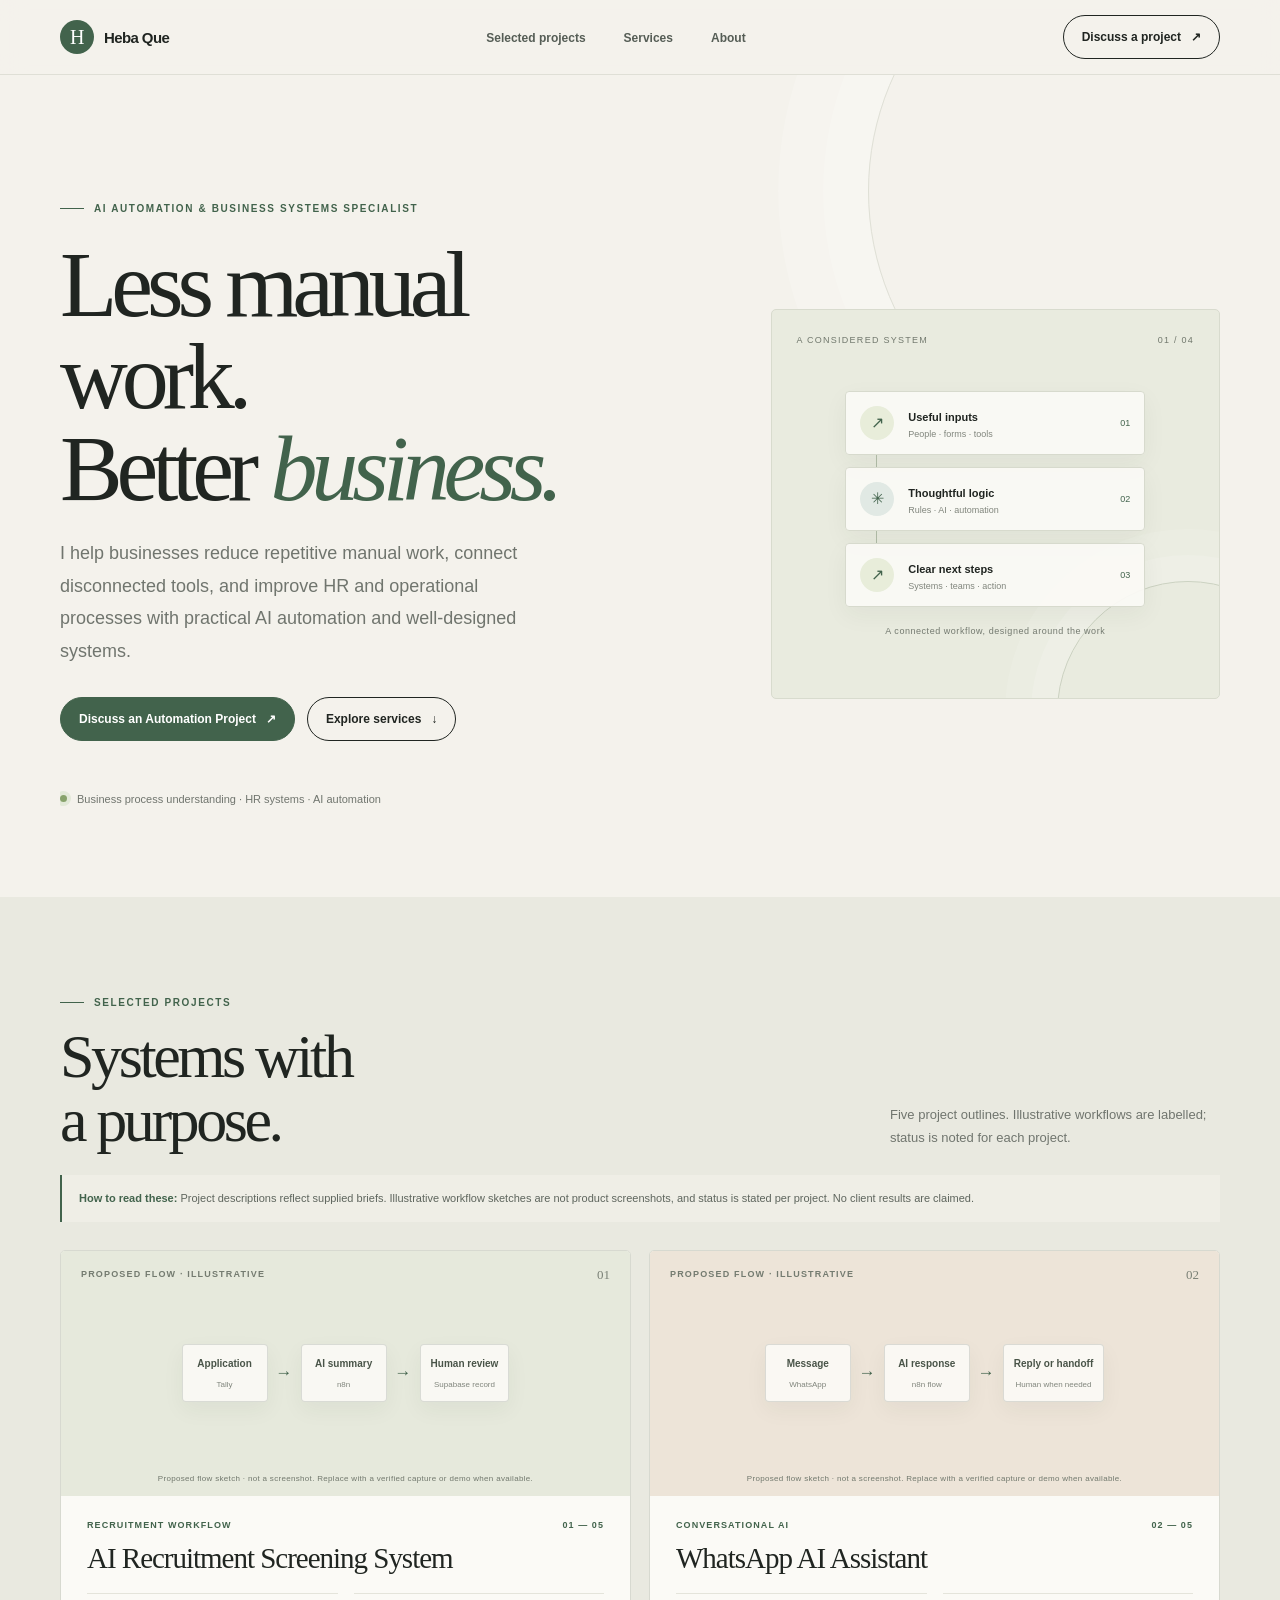
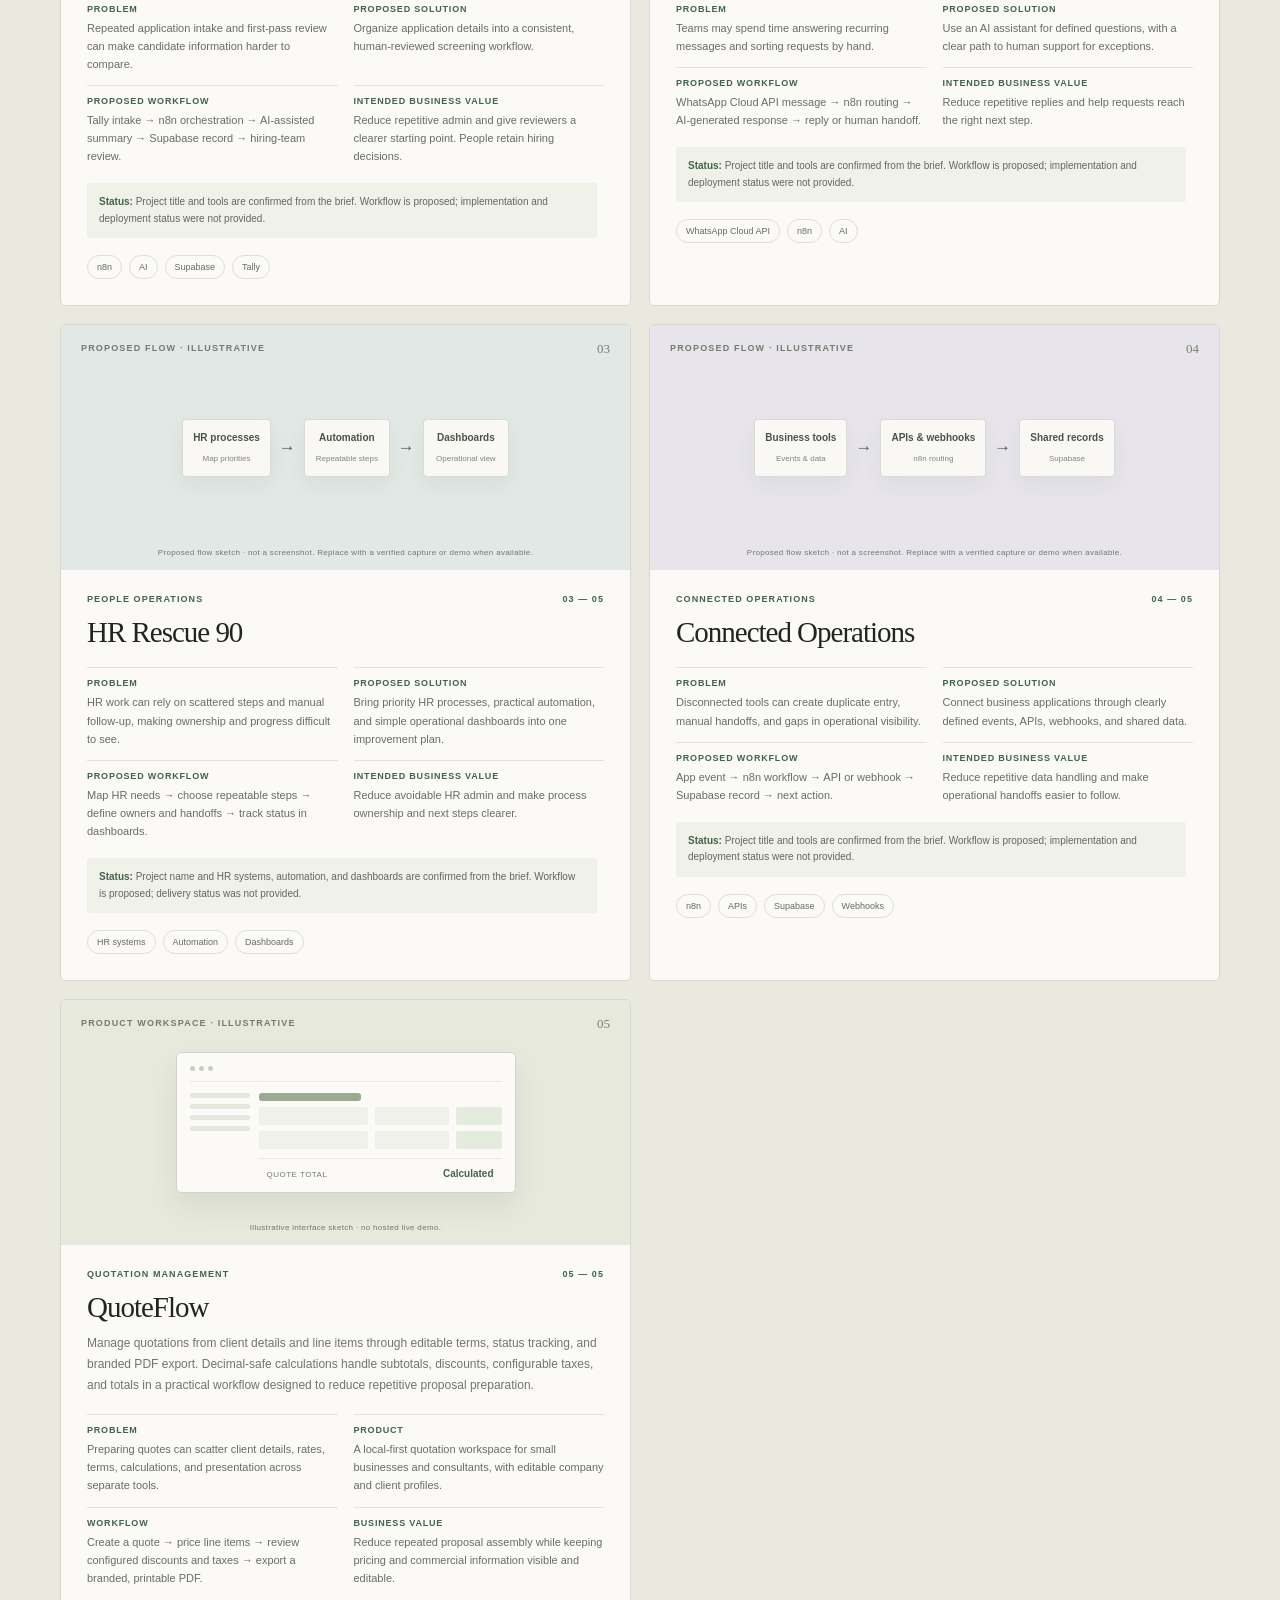
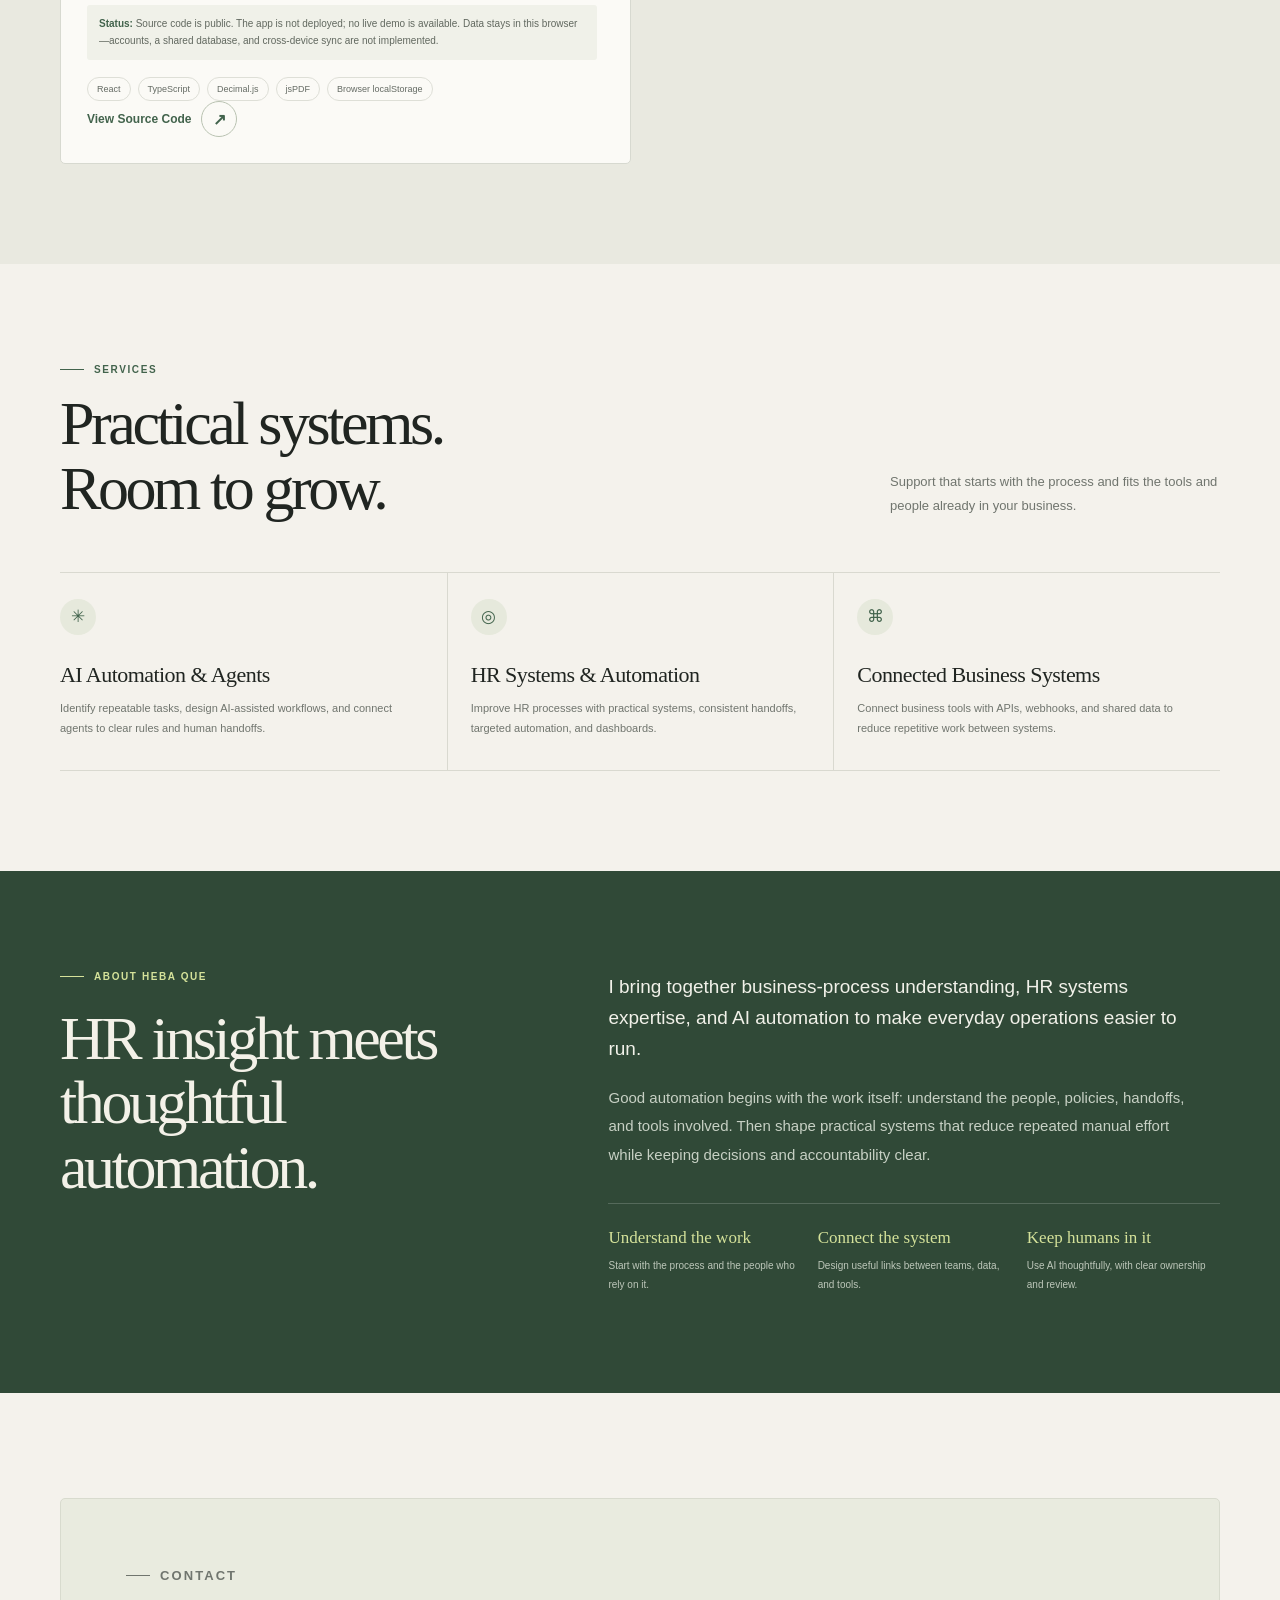
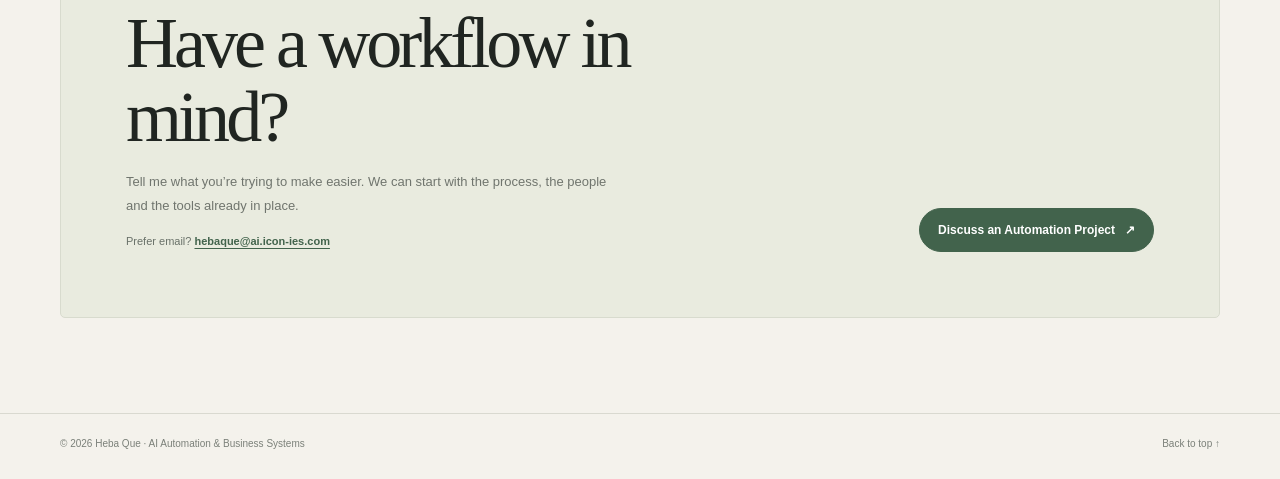
==== commit 5bd83c37: "Add QuoteFlow to selected projects" ====
--- a/index.html
+++ b/index.html
@@ -21,13 +21,13 @@
 header{position:sticky;top:0;z-index:5;border-bottom:1px solid #d9d9d0c2;background:#f4f2ecee;backdrop-filter:blur(12px)}nav{min-height:74px;display:flex;align-items:center;justify-content:space-between;gap:25px}.brand{display:flex;align-items:center;gap:10px;text-decoration:none;font-size:15px;font-weight:700;letter-spacing:-.04em}.mark{display:grid;place-items:center;width:34px;height:34px;border-radius:50%;background:var(--green);color:white;font:20px var(--serif)}.nav-links{display:flex;gap:clamp(18px,3vw,38px);margin:0;padding:0;list-style:none}.nav-links a{color:#555d55;text-decoration:none;font-size:12px;font-weight:600}.nav-links a:hover{color:var(--green)}.nav-cta,.button{display:inline-flex;align-items:center;justify-content:center;gap:10px;min-height:44px;padding:0 18px;border:1px solid var(--ink);border-radius:99px;text-decoration:none;font-size:12px;font-weight:650;transition:.2s}.nav-cta:hover,.button:hover{background:var(--ink);color:white;transform:translateY(-1px)}.button-primary{border-color:var(--green);background:var(--green);color:white}.button-primary:hover{background:var(--forest)}.menu-toggle{display:none}
 .hero{position:relative;overflow:hidden;padding:clamp(72px,10vw,130px) 0 92px}.hero:before{content:"";position:absolute;top:-160px;right:-200px;width:550px;height:550px;border:1px solid #dfe0d6;border-radius:50%;box-shadow:0 0 0 45px #ffffff25,0 0 0 90px #ffffff20;pointer-events:none}.hero-grid{position:relative;display:grid;grid-template-columns:1.15fr .85fr;gap:clamp(38px,8vw,108px);align-items:center}.eyebrow{display:flex;align-items:center;gap:10px;margin:0 0 24px;color:var(--green);font-size:10px;font-weight:750;letter-spacing:.16em;text-transform:uppercase}.eyebrow:before{content:"";width:24px;height:1px;background:currentColor}h1,h2,h3,p{margin-top:0}h1{max-width:680px;margin-bottom:23px;font:400 clamp(56px,7.5vw,94px)/.98 var(--serif);letter-spacing:-.065em}h1 em{color:var(--green);font-weight:400}.hero-copy{max-width:500px;margin-bottom:30px;color:var(--muted);font-size:clamp(15px,1.5vw,18px);line-height:1.8}.actions{display:flex;flex-wrap:wrap;gap:12px}.note{display:flex;align-items:center;gap:10px;margin-top:52px;color:var(--muted);font-size:11px}.dot{width:7px;height:7px;border-radius:50%;background:#87a26b;box-shadow:0 0 0 4px #e2e9d8}
 .system-card{position:relative;min-height:390px;padding:25px;overflow:hidden;border:1px solid #d8dbce;border-radius:5px;background:#e9ebdf}.system-card:after{content:"";position:absolute;right:-100px;bottom:-145px;width:260px;height:260px;border:1px solid #ccd2c2;border-radius:50%;box-shadow:0 0 0 26px #ffffff20,0 0 0 52px #ffffff19}.card-top{display:flex;justify-content:space-between;color:#71786d;font-size:9px;letter-spacing:.14em;text-transform:uppercase}.flow{position:relative;z-index:1;display:flex;flex-direction:column;gap:12px;width:min(100%,300px);margin:46px auto 0}.flow-node{display:grid;grid-template-columns:36px 1fr auto;align-items:center;gap:12px;min-height:64px;padding:10px 14px;border:1px solid #d7dacd;border-radius:4px;background:#fbfaf6ed;box-shadow:0 8px 24px #2732270d}.flow-icon{display:grid;place-items:center;width:34px;height:34px;border-radius:50%;background:#e8edda;color:var(--green)}.flow-node:nth-child(2) .flow-icon{background:#f3e3d8;color:#a26048}.flow-node:nth-child(3) .flow-icon{background:#e1e9e4}.flow-node b{font-size:11px}.flow-node small{display:block;margin-top:4px;color:#81867d;font-size:9px}.flow-node .num{color:var(--green);font-size:9px}.flow-link{width:1px;height:12px;margin:-12px 0 -12px 31px;background:#aeb9a4}.caption{position:relative;z-index:1;margin:19px 0 0;color:#747a70;font-size:9px;text-align:center;letter-spacing:.06em}
-.section{padding:100px 0}.projects{background:#e9e9e0}.section-head{display:flex;align-items:end;justify-content:space-between;gap:30px;margin-bottom:38px}.section-head .eyebrow{margin-bottom:16px}h2{margin-bottom:0;font:400 clamp(40px,5vw,62px)/1.04 var(--serif);letter-spacing:-.055em}.intro{max-width:330px;margin:0 0 3px;color:var(--muted);font-size:13px;line-height:1.8}.project-grid{display:grid;grid-template-columns:repeat(2,minmax(0,1fr));gap:18px}.project-card{overflow:hidden;border:1px solid #d7d9d0;border-radius:5px;background:var(--card)}.visual{position:relative;display:grid;place-items:center;min-height:245px;padding:24px;overflow:hidden;background:#e6e9dc}.project-card:nth-child(2) .visual{background:#ede4d8}.project-card:nth-child(3) .visual{background:#e2e8e5}.project-card:nth-child(4) .visual{background:#e7e5eb}.visual-label{position:absolute;top:18px;left:20px;color:#747b70;font-size:9px;font-weight:650;letter-spacing:.13em;text-transform:uppercase}.visual-no{position:absolute;top:16px;right:20px;color:#7a8076;font:13px var(--serif)}.mini-flow{width:min(100%,405px);display:flex;align-items:center;justify-content:center;gap:8px}.mini-box{display:grid;place-items:center;min-height:58px;min-width:86px;padding:9px 10px;border:1px solid #4957472e;border-radius:4px;background:#fbfaf6e8;box-shadow:0 8px 22px #3039300d;color:#495448;font-size:9px;text-align:center}.mini-box b{font-size:10px}.mini-box small{display:block;margin-top:4px;color:#81867d;font-size:8px}.symbol{color:var(--green);font-size:17px}.screen{width:min(100%,340px);padding:13px;border:1px solid #d1d5c8;border-radius:5px;background:#fbfaf6;box-shadow:0 14px 28px #313b3014}.screen-bar{display:flex;gap:4px;padding-bottom:10px;border-bottom:1px solid #e8e8df}.screen-bar i{width:5px;height:5px;border-radius:50%;background:#c8cfc0}.screen-body{display:grid;grid-template-columns:60px 1fr;gap:9px;padding-top:11px}.screen-side,.screen-main{display:flex;flex-direction:column;gap:6px}.screen-side i{height:5px;border-radius:4px;background:#e3e7dc}.screen-title{width:42%;height:8px;border-radius:3px;background:#9aab92}.screen-row{display:grid;grid-template-columns:1.2fr .8fr .5fr;gap:7px}.screen-row i{height:18px;border-radius:2px;background:#f0f1eb}.screen-row i:last-child{background:#e2ebdc}.ops-map{display:grid;grid-template-columns:repeat(3,auto);align-items:center;gap:12px 9px}.ops-node{display:grid;place-items:center;width:92px;height:49px;border:1px solid #d5d6df;border-radius:4px;background:#fbfaf6e8;color:#515362;font-size:9px;text-align:center}.ops-node.accent{border-color:#b5c0ad;background:#eef0e8;color:var(--green)}.ops-arrow{color:#898c99;font-size:15px;text-align:center}.project-info{padding:24px 26px 26px}.project-meta{display:flex;justify-content:space-between;gap:16px;margin-bottom:12px;color:var(--green);font-size:9px;font-weight:700;letter-spacing:.12em;text-transform:uppercase}.project-info h3{margin-bottom:9px;font:400 clamp(22px,2.5vw,29px) var(--serif);letter-spacing:-.035em}.project-info p{max-width:510px;margin-bottom:18px;color:var(--muted);font-size:12px;line-height:1.75}.tags{display:flex;flex-wrap:wrap;gap:7px}.tag{padding:6px 9px;border:1px solid #dedfd7;border-radius:99px;color:#656b64;font-size:9px}
+.section{padding:100px 0}.projects{background:#e9e9e0}.section-head{display:flex;align-items:end;justify-content:space-between;gap:30px;margin-bottom:38px}.section-head .eyebrow{margin-bottom:16px}h2{margin-bottom:0;font:400 clamp(40px,5vw,62px)/1.04 var(--serif);letter-spacing:-.055em}.intro{max-width:330px;margin:0 0 3px;color:var(--muted);font-size:13px;line-height:1.8}.project-grid{display:grid;grid-template-columns:repeat(2,minmax(0,1fr));gap:18px}.project-card{overflow:hidden;border:1px solid #d7d9d0;border-radius:5px;background:var(--card)}.visual{position:relative;display:grid;place-items:center;min-height:245px;padding:24px;overflow:hidden;background:#e6e9dc}.project-card:nth-child(2) .visual{background:#ede4d8}.project-card:nth-child(3) .visual{background:#e2e8e5}.project-card:nth-child(4) .visual{background:#e7e5eb}.visual-label{position:absolute;top:18px;left:20px;color:#747b70;font-size:9px;font-weight:650;letter-spacing:.13em;text-transform:uppercase}.visual-no{position:absolute;top:16px;right:20px;color:#7a8076;font:13px var(--serif)}.mini-flow{width:min(100%,405px);display:flex;align-items:center;justify-content:center;gap:8px}.mini-box{display:grid;place-items:center;min-height:58px;min-width:86px;padding:9px 10px;border:1px solid #4957472e;border-radius:4px;background:#fbfaf6e8;box-shadow:0 8px 22px #3039300d;color:#495448;font-size:9px;text-align:center}.mini-box b{font-size:10px}.mini-box small{display:block;margin-top:4px;color:#81867d;font-size:8px}.symbol{color:var(--green);font-size:17px}.screen{width:min(100%,340px);padding:13px;border:1px solid #d1d5c8;border-radius:5px;background:#fbfaf6;box-shadow:0 14px 28px #313b3014}.screen-bar{display:flex;gap:4px;padding-bottom:10px;border-bottom:1px solid #e8e8df}.screen-bar i{width:5px;height:5px;border-radius:50%;background:#c8cfc0}.screen-body{display:grid;grid-template-columns:60px 1fr;gap:9px;padding-top:11px}.screen-side,.screen-main{display:flex;flex-direction:column;gap:6px}.screen-side i{height:5px;border-radius:4px;background:#e3e7dc}.screen-title{width:42%;height:8px;border-radius:3px;background:#9aab92}.screen-row{display:grid;grid-template-columns:1.2fr .8fr .5fr;gap:7px}.screen-row i{height:18px;border-radius:2px;background:#f0f1eb}.screen-row i:last-child{background:#e2ebdc}.screen-total{display:flex;align-items:end;justify-content:space-between;gap:8px;margin-top:3px;padding:9px 8px 0;border-top:1px solid #e8e8df;color:#737a70;font-size:8px;letter-spacing:.06em}.screen-total b{color:var(--green);font-size:10px;letter-spacing:0}.ops-map{display:grid;grid-template-columns:repeat(3,auto);align-items:center;gap:12px 9px}.ops-node{display:grid;place-items:center;width:92px;height:49px;border:1px solid #d5d6df;border-radius:4px;background:#fbfaf6e8;color:#515362;font-size:9px;text-align:center}.ops-node.accent{border-color:#b5c0ad;background:#eef0e8;color:var(--green)}.ops-arrow{color:#898c99;font-size:15px;text-align:center}.project-info{padding:24px 26px 26px}.project-meta{display:flex;justify-content:space-between;gap:16px;margin-bottom:12px;color:var(--green);font-size:9px;font-weight:700;letter-spacing:.12em;text-transform:uppercase}.project-info h3{margin-bottom:9px;font:400 clamp(22px,2.5vw,29px) var(--serif);letter-spacing:-.035em}.project-info p{max-width:510px;margin-bottom:18px;color:var(--muted);font-size:12px;line-height:1.75}.tags{display:flex;flex-wrap:wrap;gap:7px}.tag{padding:6px 9px;border:1px solid #dedfd7;border-radius:99px;color:#656b64;font-size:9px}
 .capability-grid{display:grid;grid-template-columns:repeat(3,1fr);margin-top:52px;border-block:1px solid var(--line)}.capability{padding:26px 23px 31px 0}.capability+.capability{padding-left:23px;border-left:1px solid var(--line)}.cap-icon{display:grid;place-items:center;width:36px;height:36px;margin-bottom:27px;border-radius:50%;background:#e6e9dc;color:var(--green);font:17px var(--serif)}.capability h3{margin-bottom:11px;font:400 22px var(--serif);letter-spacing:-.025em}.capability p{margin:0;color:var(--muted);font-size:11px;line-height:1.8}
 .about{background:var(--forest);color:#f3f1e8}.about-grid{display:grid;grid-template-columns:.8fr 1.2fr;gap:clamp(50px,11vw,150px)}.about .eyebrow{color:var(--lime)}.about h2{max-width:400px}.about-copy p{max-width:590px;color:#c7d0c4;font-size:15px;line-height:1.9}.about-copy p:first-child{color:#f1f1e9;font-size:19px;line-height:1.65}.principles{display:grid;grid-template-columns:repeat(3,1fr);gap:16px;margin-top:34px;padding-top:24px;border-top:1px solid #ffffff2e}.principle b{display:block;margin-bottom:7px;color:var(--lime);font:17px var(--serif)}.principle span{color:#bdc7ba;font-size:10px;line-height:1.6}
 .contact{padding:105px 0 95px}.contact-panel{display:grid;grid-template-columns:1fr auto;align-items:end;gap:30px;padding:clamp(30px,6vw,65px);border:1px solid #d8dbce;border-radius:5px;background:#e9ebdf}.contact-panel .eyebrow{margin-bottom:18px}.contact-panel h2{max-width:650px;margin-bottom:15px;font-size:clamp(42px,6vw,72px)}.contact-panel p{max-width:500px;margin:0;color:var(--muted);font-size:13px;line-height:1.8}.contact-panel .contact-email{margin-top:15px;color:#697169;font-size:11px}.contact-email a{color:var(--green);font-weight:700;text-underline-offset:3px}.contact-cta{white-space:nowrap}.contact-link{display:inline-flex;align-items:center;gap:10px;color:var(--green);font-size:12px;font-weight:700;text-decoration:none;white-space:nowrap}.contact-link span{display:grid;place-items:center;width:36px;height:36px;border:1px solid #b9c2b1;border-radius:50%;font-size:16px}
 footer{padding:24px 0 30px;border-top:1px solid var(--line)}.footer-inner{display:flex;align-items:center;justify-content:space-between;gap:20px}.footer-copy,.footer-back{color:#7b8079;font-size:10px}.footer-back{text-decoration:none}:focus-visible{outline:2px solid #bb744f;outline-offset:4px}
 @media(max-width:820px){.project-details{grid-template-columns:1fr;gap:8px}.mini-box{min-width:0;padding-inline:6px}.mini-flow{gap:6px}.hero-grid{grid-template-columns:1.05fr .95fr;gap:30px}.system-card{min-height:350px;padding:21px}.visual{min-height:220px}.mini-box{min-width:72px}.capability-grid{grid-template-columns:repeat(2,1fr)}.capability:nth-child(3){padding-left:0;border-left:0;border-top:1px solid var(--line)}.capability:nth-child(4){border-top:1px solid var(--line)}.about-grid{gap:45px}}
-@media(max-width:620px){.project-details{grid-template-columns:1fr;gap:8px}.project-truth{margin-top:-8px}.mini-flow{gap:4px}.mini-box{min-width:0;flex:1;padding-inline:5px}.ops-map{width:100%;gap:8px 4px}.ops-node{width:100%;padding:4px;font-size:8px}.wrap{width:min(calc(100% - 36px),var(--max))}nav{min-height:66px}.nav-cta{display:none}.menu-toggle{display:grid;place-items:center;width:42px;height:42px;border:1px solid var(--line);border-radius:50%;background:none;color:var(--ink);cursor:pointer}.nav-links{position:absolute;inset:65px 0 auto;display:none;flex-direction:column;gap:0;padding:8px 18px 16px;border-bottom:1px solid var(--line);background:var(--paper)}.nav-links.is-open{display:flex}.nav-links a{display:block;padding:13px 0;font-size:14px}.hero{padding:66px 0 70px}.hero-grid{grid-template-columns:1fr;gap:38px}h1{font-size:clamp(55px,15vw,78px)}.note{margin-top:34px}.system-card{min-height:345px}.section{padding:75px 0}.section-head{display:block;margin-bottom:28px}.intro{margin-top:18px}.project-grid{grid-template-columns:1fr;gap:14px}.visual{min-height:225px}.project-info{padding:22px}.capability-grid{margin-top:35px}.capability{padding:22px 14px 24px 0}.capability+.capability{padding-left:14px}.capability:nth-child(3){padding-left:0}.capability h3{font-size:19px}.about-grid{grid-template-columns:1fr;gap:32px}.about-copy p:first-child{font-size:17px}.principles{gap:12px}.principle span{font-size:9px}.contact{padding:75px 0 70px}.contact-panel{grid-template-columns:1fr;gap:24px;padding:29px 23px}.contact-panel h2{font-size:clamp(42px,12vw,59px)}.footer-inner{align-items:flex-start;flex-direction:column;gap:9px}}
+@media(max-width:620px){.capability-grid{grid-template-columns:1fr}.capability+.capability{padding-left:0;border-left:0;border-top:1px solid var(--line)}.project-details{grid-template-columns:1fr;gap:8px}.project-truth{margin-top:-8px}.mini-flow{gap:4px}.mini-box{min-width:0;flex:1;padding-inline:5px}.ops-map{width:100%;gap:8px 4px}.ops-node{width:100%;padding:4px;font-size:8px}.wrap{width:min(calc(100% - 36px),var(--max))}nav{min-height:66px}.nav-cta{display:none}.menu-toggle{display:grid;place-items:center;width:42px;height:42px;border:1px solid var(--line);border-radius:50%;background:none;color:var(--ink);cursor:pointer}.nav-links{position:absolute;inset:65px 0 auto;display:none;flex-direction:column;gap:0;padding:8px 18px 16px;border-bottom:1px solid var(--line);background:var(--paper)}.nav-links.is-open{display:flex}.nav-links a{display:block;padding:13px 0;font-size:14px}.hero{padding:66px 0 70px}.hero-grid{grid-template-columns:1fr;gap:38px}h1{font-size:clamp(55px,15vw,78px)}.note{margin-top:34px}.system-card{min-height:345px}.section{padding:75px 0}.section-head{display:block;margin-bottom:28px}.intro{margin-top:18px}.project-grid{grid-template-columns:1fr;gap:14px}.visual{min-height:225px}.project-info{padding:22px}.capability-grid{margin-top:35px}.capability{padding:22px 14px 24px 0}.capability+.capability{padding-left:14px}.capability:nth-child(3){padding-left:0}.capability h3{font-size:19px}.about-grid{grid-template-columns:1fr;gap:32px}.about-copy p:first-child{font-size:17px}.principles{gap:12px}.principle span{font-size:9px}.contact{padding:75px 0 70px}.contact-panel{grid-template-columns:1fr;gap:24px;padding:29px 23px}.contact-panel h2{font-size:clamp(42px,12vw,59px)}.footer-inner{align-items:flex-start;flex-direction:column;gap:9px}}
 @media(prefers-reduced-motion:reduce){*,*::before,*::after{scroll-behavior:auto!important;transition-duration:.01ms!important;animation-duration:.01ms!important}}
 </style>
 </head>
@@ -49,15 +49,15 @@
 <div class="flow" aria-hidden="true"><div class="flow-node"><span class="flow-icon">↗</span><span><b>Useful inputs</b><small>People · forms · tools</small></span><span class="num">01</span></div><div class="flow-link"></div><div class="flow-node"><span class="flow-icon">✳</span><span><b>Thoughtful logic</b><small>Rules · AI · automation</small></span><span class="num">02</span></div><div class="flow-link"></div><div class="flow-node"><span class="flow-icon">↗</span><span><b>Clear next steps</b><small>Systems · teams · action</small></span><span class="num">03</span></div></div><p class="caption">A connected workflow, designed around the work</p></div></div></section>
 
 <section class="section projects" id="projects" aria-labelledby="projects-title"><div class="wrap">
-<div class="section-head"><div><p class="eyebrow">Selected projects</p><h2 id="projects-title">Systems with<br>a purpose.</h2></div><p class="intro">Four project outlines. Proposed workflows are labelled; delivery status and results were not supplied.</p></div>
-<p class="project-truth"><strong>How to read these:</strong> Project names and tools are taken from the supplied brief. Workflow diagrams and descriptions show proposed scope, not verified deployed features. No client results, screenshots, or demos were supplied.</p>
+<div class="section-head"><div><p class="eyebrow">Selected projects</p><h2 id="projects-title">Systems with<br>a purpose.</h2></div><p class="intro">Five project outlines. Illustrative workflows are labelled; status is noted for each project.</p></div>
+<p class="project-truth"><strong>How to read these:</strong> Project descriptions reflect supplied briefs. Illustrative workflow sketches are not product screenshots, and status is stated per project. No client results are claimed.</p>
         <div class="project-grid">
 <article class="project-card">
   <div class="visual"><span class="visual-label">Proposed flow · illustrative</span><span class="visual-no">01</span>
     <div class="mini-flow" aria-hidden="true"><div class="mini-box"><b>Application</b><small>Tally</small></div><span class="symbol">→</span><div class="mini-box"><b>AI summary</b><small>n8n</small></div><span class="symbol">→</span><div class="mini-box"><b>Human review</b><small>Supabase record</small></div></div>
     <span class="visual-caption">Proposed flow sketch · not a screenshot. Replace with a verified capture or demo when available.</span>
   </div>
-  <div class="project-info"><div class="project-meta"><span>Recruitment workflow</span><span>01 — 04</span></div>
+  <div class="project-info"><div class="project-meta"><span>Recruitment workflow</span><span>01 — 05</span></div>
     <h3>AI Recruitment Screening System</h3>
     <dl class="project-details">
       <div><dt>Problem</dt><dd>Repeated application intake and first-pass review can make candidate information harder to compare.</dd></div>
@@ -74,7 +74,7 @@
     <div class="mini-flow" aria-hidden="true"><div class="mini-box"><b>Message</b><small>WhatsApp</small></div><span class="symbol">→</span><div class="mini-box"><b>AI response</b><small>n8n flow</small></div><span class="symbol">→</span><div class="mini-box"><b>Reply or handoff</b><small>Human when needed</small></div></div>
     <span class="visual-caption">Proposed flow sketch · not a screenshot. Replace with a verified capture or demo when available.</span>
   </div>
-  <div class="project-info"><div class="project-meta"><span>Conversational AI</span><span>02 — 04</span></div>
+  <div class="project-info"><div class="project-meta"><span>Conversational AI</span><span>02 — 05</span></div>
     <h3>WhatsApp AI Assistant</h3>
     <dl class="project-details">
       <div><dt>Problem</dt><dd>Teams may spend time answering recurring messages and sorting requests by hand.</dd></div>
@@ -91,7 +91,7 @@
     <div class="mini-flow" aria-hidden="true"><div class="mini-box"><b>HR processes</b><small>Map priorities</small></div><span class="symbol">→</span><div class="mini-box"><b>Automation</b><small>Repeatable steps</small></div><span class="symbol">→</span><div class="mini-box"><b>Dashboards</b><small>Operational view</small></div></div>
     <span class="visual-caption">Proposed flow sketch · not a screenshot. Replace with a verified capture or demo when available.</span>
   </div>
-  <div class="project-info"><div class="project-meta"><span>People operations</span><span>03 — 04</span></div>
+  <div class="project-info"><div class="project-meta"><span>People operations</span><span>03 — 05</span></div>
     <h3>HR Rescue 90</h3>
     <dl class="project-details">
       <div><dt>Problem</dt><dd>HR work can rely on scattered steps and manual follow-up, making ownership and progress difficult to see.</dd></div>
@@ -108,7 +108,7 @@
     <div class="mini-flow" aria-hidden="true"><div class="mini-box"><b>Business tools</b><small>Events &amp; data</small></div><span class="symbol">→</span><div class="mini-box"><b>APIs &amp; webhooks</b><small>n8n routing</small></div><span class="symbol">→</span><div class="mini-box"><b>Shared records</b><small>Supabase</small></div></div>
     <span class="visual-caption">Proposed flow sketch · not a screenshot. Replace with a verified capture or demo when available.</span>
   </div>
-  <div class="project-info"><div class="project-meta"><span>Connected operations</span><span>04 — 04</span></div>
+  <div class="project-info"><div class="project-meta"><span>Connected operations</span><span>04 — 05</span></div>
     <h3>Connected Operations</h3>
     <dl class="project-details">
       <div><dt>Problem</dt><dd>Disconnected tools can create duplicate entry, manual handoffs, and gaps in operational visibility.</dd></div>
@@ -118,6 +118,25 @@
     </dl>
     <p class="evidence-note"><strong>Status:</strong> Project title and tools are confirmed from the brief. Workflow is proposed; implementation and deployment status were not provided.</p>
     <div class="tags"><span class="tag">n8n</span><span class="tag">APIs</span><span class="tag">Supabase</span><span class="tag">Webhooks</span></div>
+  </div>
+</article>
+<article class="project-card">
+  <div class="visual"><span class="visual-label">Product workspace · illustrative</span><span class="visual-no">05</span>
+    <div class="screen" aria-hidden="true"><div class="screen-bar"><i></i><i></i><i></i></div><div class="screen-body"><div class="screen-side"><i></i><i></i><i></i><i></i></div><div class="screen-main"><div class="screen-title"></div><div class="screen-row"><i></i><i></i><i></i></div><div class="screen-row"><i></i><i></i><i></i></div><div class="screen-total"><span>QUOTE TOTAL</span><b>Calculated</b></div></div></div></div>
+    <span class="visual-caption">Illustrative interface sketch · no hosted live demo.</span>
+  </div>
+  <div class="project-info"><div class="project-meta"><span>Quotation management</span><span>05 — 05</span></div>
+    <h3>QuoteFlow</h3>
+    <p>Manage quotations from client details and line items through editable terms, status tracking, and branded PDF export. Decimal-safe calculations handle subtotals, discounts, configurable taxes, and totals in a practical workflow designed to reduce repetitive proposal preparation.</p>
+    <dl class="project-details">
+      <div><dt>Problem</dt><dd>Preparing quotes can scatter client details, rates, terms, calculations, and presentation across separate tools.</dd></div>
+      <div><dt>Product</dt><dd>A local-first quotation workspace for small businesses and consultants, with editable company and client profiles.</dd></div>
+      <div><dt>Workflow</dt><dd>Create a quote → price line items → review configured discounts and taxes → export a branded, printable PDF.</dd></div>
+      <div><dt>Business value</dt><dd>Reduce repeated proposal assembly while keeping pricing and commercial information visible and editable.</dd></div>
+    </dl>
+    <p class="evidence-note"><strong>Status:</strong> Source code is public. The app is not deployed; no live demo is available. Data stays in this browser—accounts, a shared database, and cross-device sync are not implemented.</p>
+    <div class="tags"><span class="tag">React</span><span class="tag">TypeScript</span><span class="tag">Decimal.js</span><span class="tag">jsPDF</span><span class="tag">Browser localStorage</span></div>
+    <a class="contact-link" href="https://github.com/hebaque/quoteflow" target="_blank" rel="noopener noreferrer">View Source Code <span aria-hidden="true">↗</span></a>
   </div>
 </article>
 </div></div></section>
